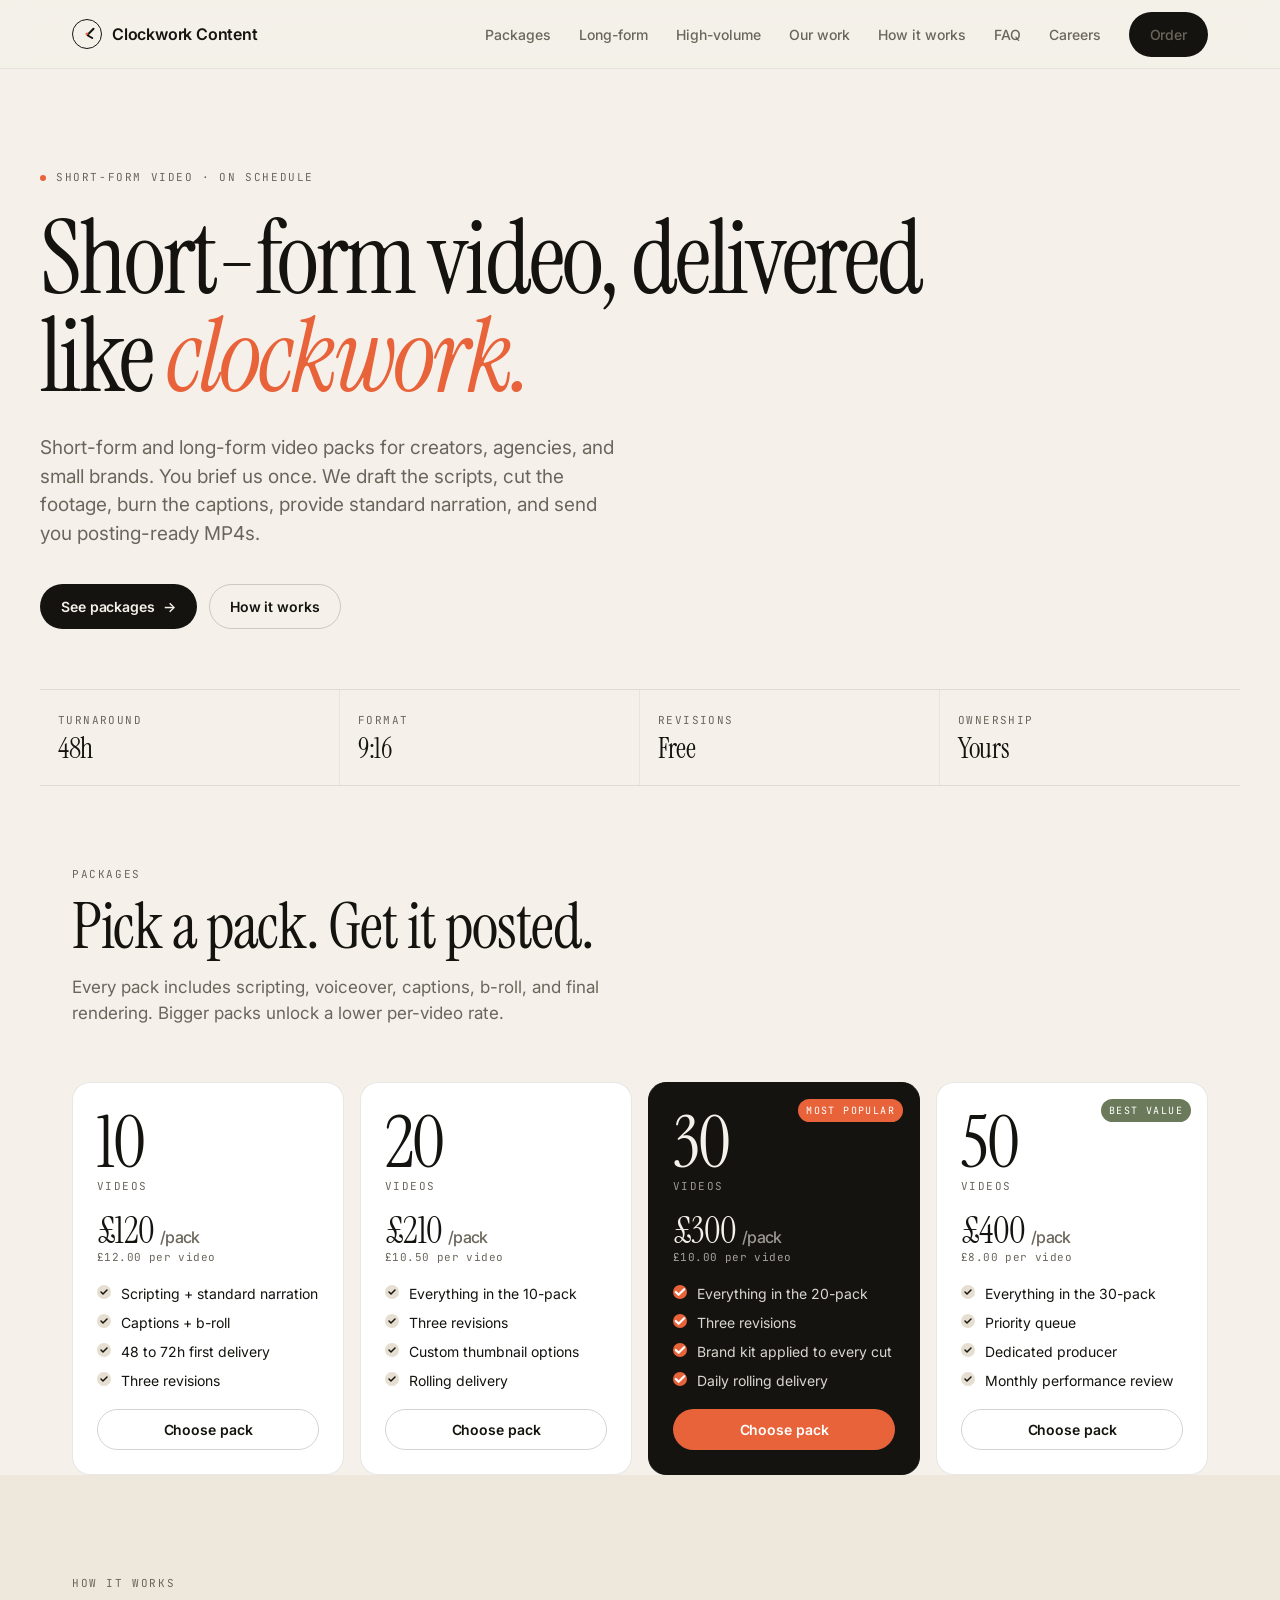
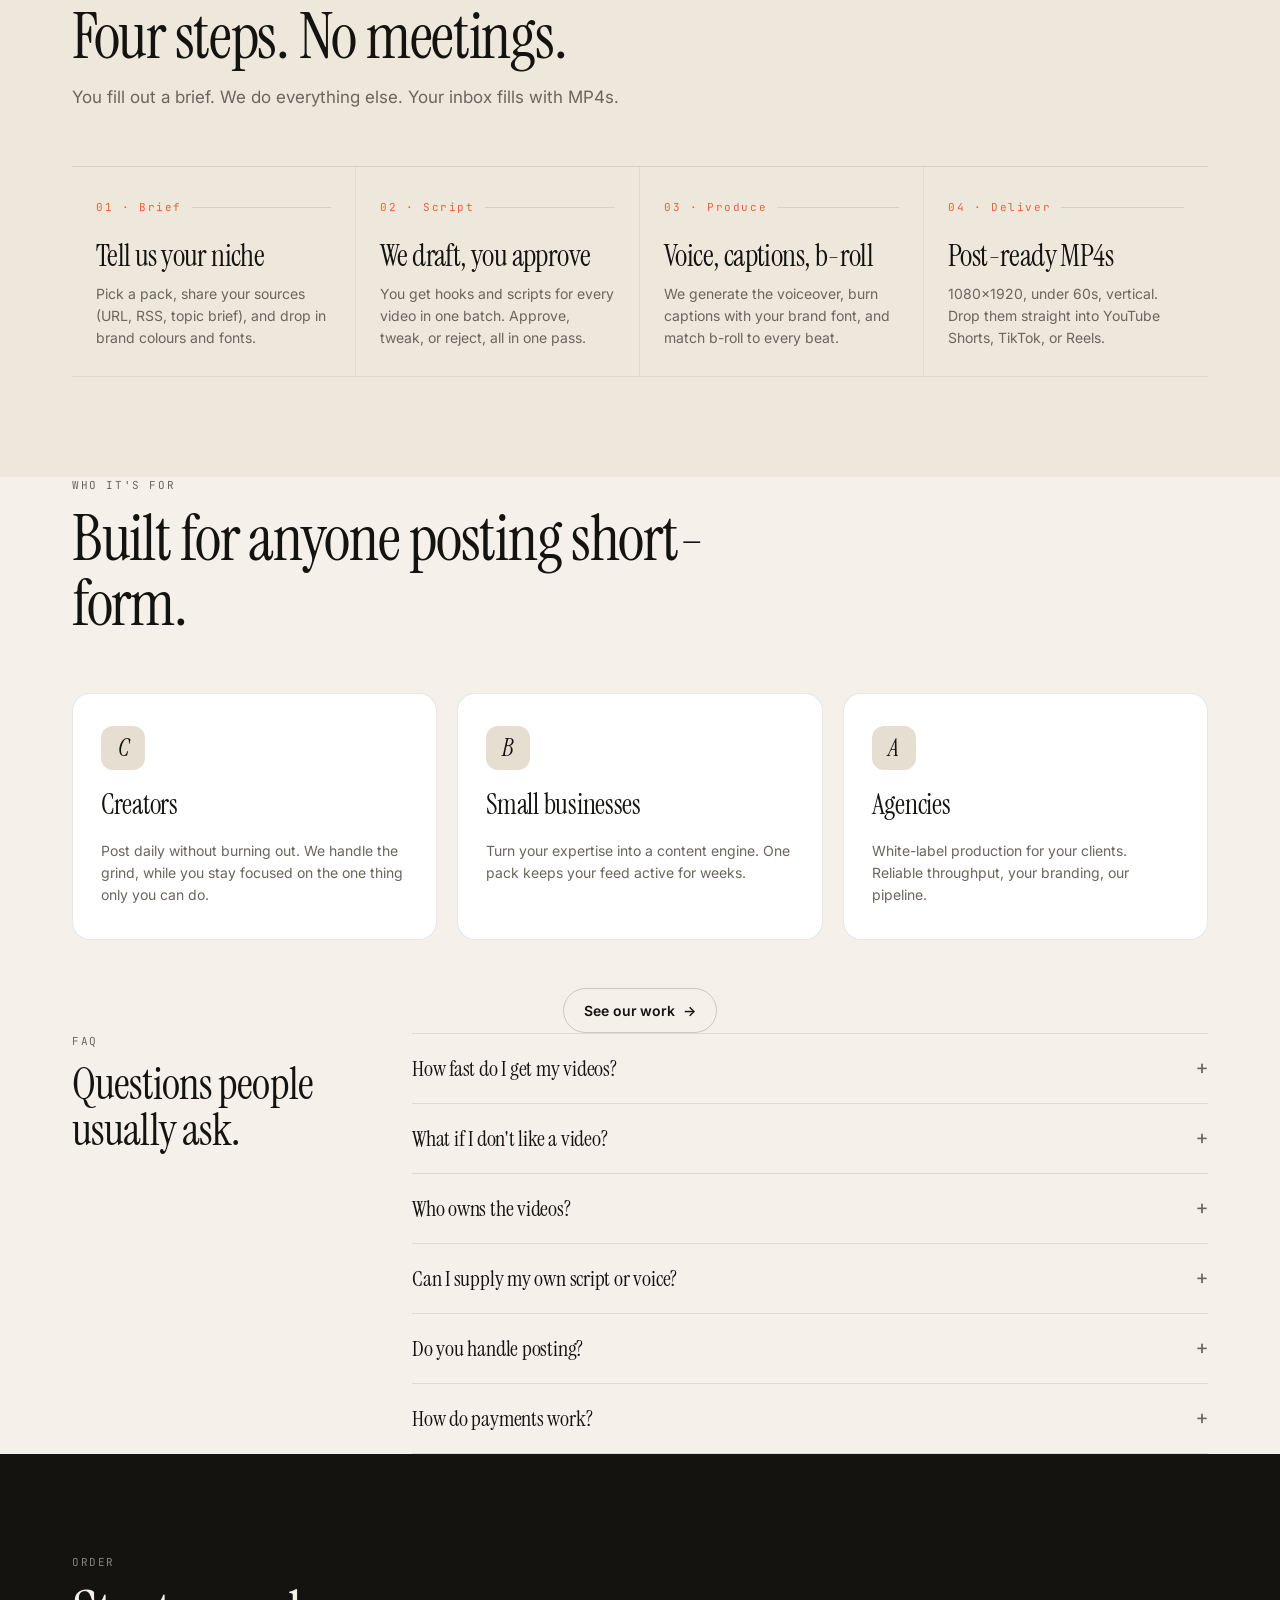
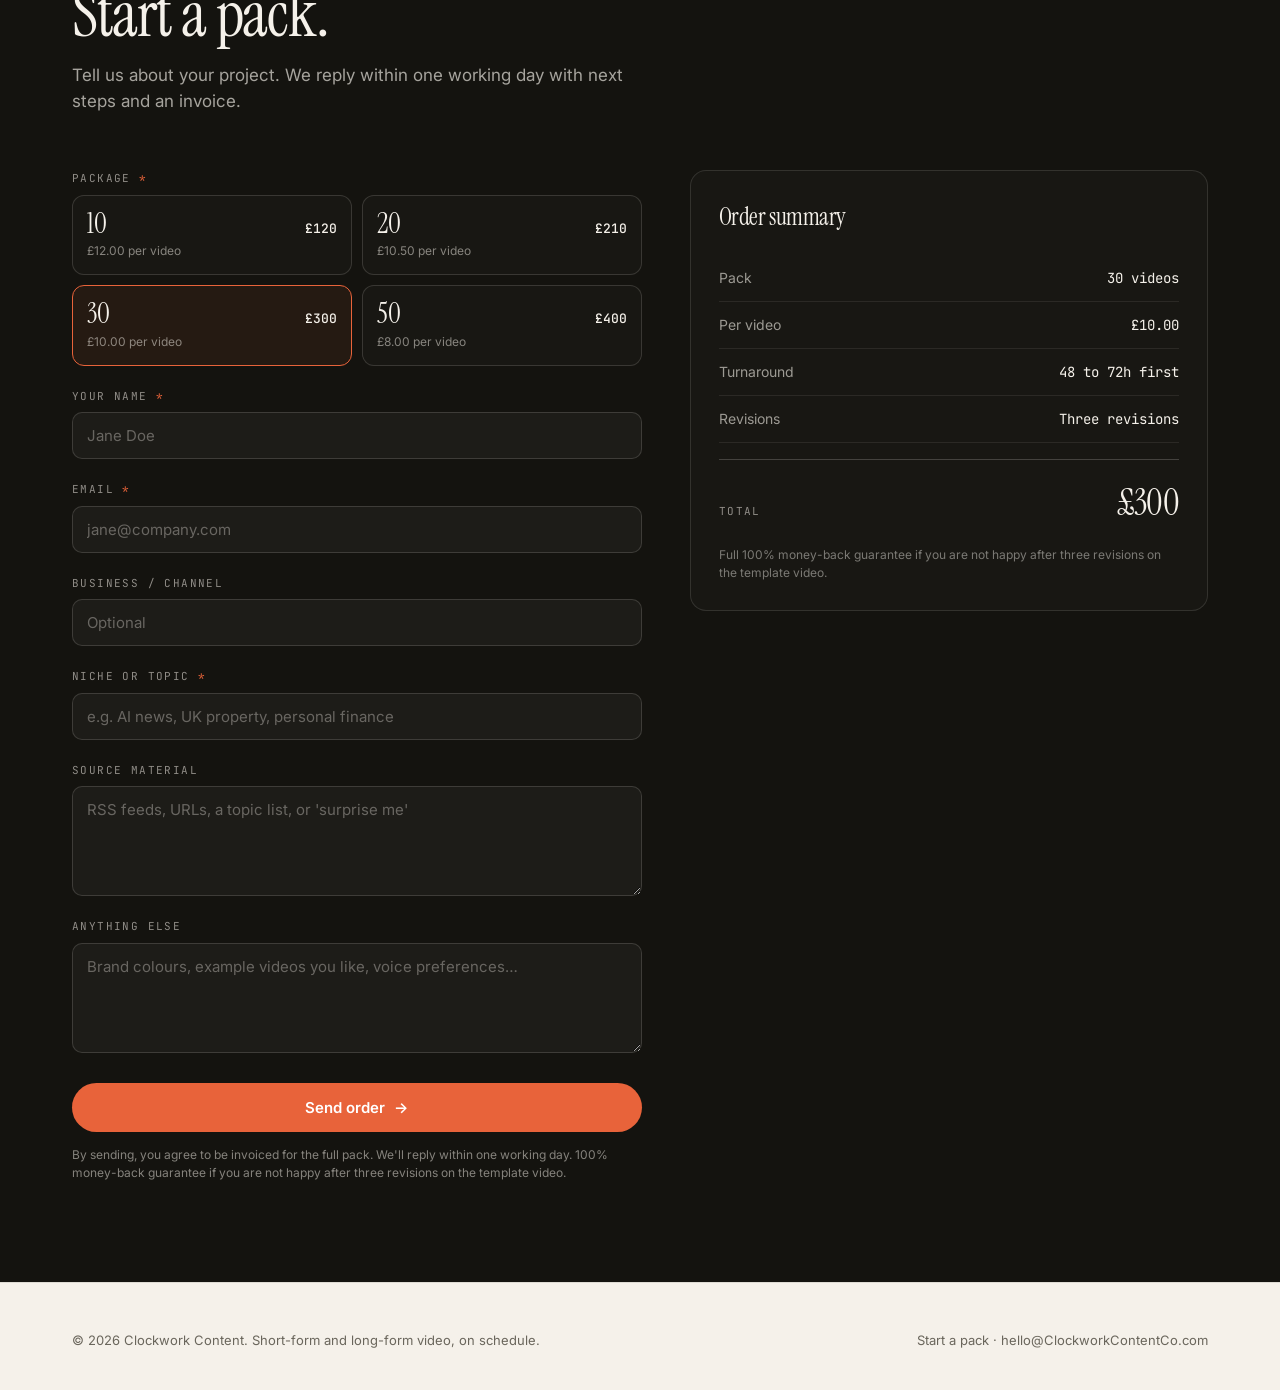
==== index.html @ 0322bea8 "Fix pound signs in JavaScript using unicode escapes" ====
<!doctype html>
<html lang="en">
<head>
<meta charset="utf-8"/>
<meta name="viewport" content="width=device-width, initial-scale=1"/>
<title>Clockwork Content &middot; Short-form and long-form video, delivered like clockwork.</title>
<meta name="description" content="Short-form and long-form video packs for creators, agencies, and small brands. You brief, we build, you post."/>
<link rel="preconnect" href="https://fonts.googleapis.com">
<link rel="preconnect" href="https://fonts.gstatic.com" crossorigin>
<link href="https://fonts.googleapis.com/css2?family=Inter:wght@400;500;600;700&family=Instrument+Serif:ital@0;1&family=JetBrains+Mono:wght@400;500;600&display=swap" rel="stylesheet">
<style>
  :root {
    --accent: #E8633A;
    --accent2: #6B7A5A;
    --ink: #14130F;
    --paper: #F5F1EA;
    --paper-soft: #EDE7DC;
    --paper-deep: #E6DFD1;
    --muted: #6A665C;
    --line: rgba(20,19,15,0.10);
    --line-soft: rgba(20,19,15,0.06);
    --line-strong: rgba(20,19,15,0.18);
    --shadow: 0 1px 2px rgba(20,19,15,0.04), 0 10px 30px rgba(20,19,15,0.05);
    --shadow-lift: 0 2px 4px rgba(20,19,15,0.06), 0 20px 50px rgba(20,19,15,0.08);
  }

  *, *::before, *::after { box-sizing: border-box; }
  html, body { margin: 0; padding: 0; }
  body {
    background: var(--paper);
    color: var(--ink);
    font-family: 'Inter', system-ui, sans-serif;
    font-size: 16px; line-height: 1.5;
    -webkit-font-smoothing: antialiased;
    text-rendering: optimizeLegibility;
  }

  /* -------- typography -------- */
  .serif { font-family: 'Instrument Serif', Georgia, serif; font-weight: 400; }
  .mono  { font-family: 'JetBrains Mono', monospace; }
  .eyebrow {
    font-family: 'JetBrains Mono', monospace;
    font-size: 11px; letter-spacing: 1.6px;
    text-transform: uppercase; color: var(--muted);
  }
  h1, h2, h3 { margin: 0; font-weight: 400; letter-spacing: -0.02em; }
  p { margin: 0; }
  a { color: inherit; text-decoration: none; }
  button { font-family: inherit; cursor: pointer; }

  /* -------- layout -------- */
  .shell { max-width: 1200px; margin: 0 auto; padding: 0 32px; }
  @media (max-width: 640px) { .shell { padding: 0 20px; } }

  /* -------- nav -------- */
  .nav {
    position: sticky; top: 0; z-index: 50;
    background: rgba(245, 241, 234, 0.82);
    backdrop-filter: blur(14px);
    -webkit-backdrop-filter: blur(14px);
    border-bottom: 1px solid var(--line-soft);
  }
  .nav-inner {
    display: flex; align-items: center; justify-content: space-between;
    height: 68px;
  }
  .brand { display: flex; align-items: center; gap: 10px; font-weight: 600; letter-spacing: -0.2px; }
  .brand-mark {
    width: 30px; height: 30px; border-radius: 999px;
    border: 1.5px solid var(--ink);
    position: relative; flex-shrink: 0;
  }
  .brand-mark::before, .brand-mark::after {
    content: ''; position: absolute; background: var(--ink);
    left: 50%; transform-origin: bottom center;
    border-radius: 2px;
  }
  .brand-mark::before { /* minute */
    width: 1.5px; height: 10px; top: 5px;
    transform: translateX(-50%) rotate(45deg);
    animation: tick-minute 60s linear infinite;
  }
  .brand-mark::after { /* hour */
    width: 2px; height: 7px; top: 8px;
    transform: translateX(-50%) rotate(120deg);
    animation: tick-hour 600s linear infinite;
  }
  .brand-mark-dot {
    position: absolute; left: 50%; top: 50%;
    width: 3px; height: 3px; border-radius: 999px;
    background: var(--accent);
    transform: translate(-50%, -50%);
  }
  @keyframes tick-minute { to { transform: translateX(-50%) rotate(405deg); } }
  @keyframes tick-hour   { to { transform: translateX(-50%) rotate(480deg); } }

  .nav-links { display: flex; align-items: center; gap: 28px; }
  .nav-links a {
    font-size: 14px; color: var(--muted); font-weight: 500;
    transition: color .15s ease;
  }
  .nav-links a:hover { color: var(--ink); }
  @media (max-width: 720px) {
    .nav-links a:not(.btn) { display: none; }
  }

  /* -------- buttons -------- */
  .btn {
    display: inline-flex; align-items: center; gap: 8px;
    padding: 11px 20px; border-radius: 999px;
    font-size: 14px; font-weight: 600; letter-spacing: -0.1px;
    border: 1px solid transparent;
    transition: transform .12s ease, background .15s ease, color .15s ease, border-color .15s ease;
  }
  .btn-primary { background: var(--ink); color: var(--paper); }
  .btn-primary:hover { transform: translateY(-1px); }
  .btn-ghost { background: transparent; color: var(--ink); border-color: var(--line-strong); }
  .btn-ghost:hover { background: var(--paper-soft); }
  .btn-accent { background: var(--accent); color: #fff; }
  .btn-accent:hover { transform: translateY(-1px); }
  .btn .arrow { transition: transform .15s ease; }
  .btn:hover .arrow { transform: translateX(3px); }

  /* -------- hero -------- */
  .hero { padding: 100px 0 80px; position: relative; }
  .hero-tag { margin-bottom: 24px; }
  .hero-tag::before {
    content: ''; display: inline-block; width: 6px; height: 6px;
    border-radius: 999px; background: var(--accent);
    margin-right: 10px; vertical-align: middle;
    animation: pulse 2s ease-in-out infinite;
  }
  @keyframes pulse { 0%, 100% { opacity: 1; } 50% { opacity: 0.35; } }

  .hero h1 {
    font-family: 'Instrument Serif', Georgia, serif;
    font-size: clamp(52px, 8vw, 104px);
    line-height: 0.96; letter-spacing: -0.03em;
    margin-bottom: 28px;
    max-width: 980px;
  }
  .hero h1 em {
    color: var(--accent);
    font-style: italic;
  }
  .hero-sub {
    font-size: 19px; line-height: 1.5; color: var(--muted);
    max-width: 580px; margin-bottom: 36px;
  }
  .hero-cta { display: flex; gap: 12px; flex-wrap: wrap; margin-bottom: 60px; }

  /* metric strip */
  .strip {
    display: grid; grid-template-columns: repeat(4, 1fr);
    gap: 0; border-top: 1px solid var(--line);
    border-bottom: 1px solid var(--line);
    margin-top: 40px;
  }
  .strip-item {
    padding: 22px 18px;
    border-right: 1px solid var(--line-soft);
  }
  .strip-item:last-child { border-right: none; }
  .strip-item .k { font-size: 11px; letter-spacing: 1.4px; text-transform: uppercase; color: var(--muted); font-family: 'JetBrains Mono', monospace; margin-bottom: 6px; }
  .strip-item .v { font-family: 'Instrument Serif', Georgia, serif; font-size: 28px; letter-spacing: -0.01em; line-height: 1; }
  @media (max-width: 720px) {
    .strip { grid-template-columns: repeat(2, 1fr); }
    .strip-item { border-bottom: 1px solid var(--line-soft); }
    .strip-item:nth-child(2n) { border-right: none; }
    .strip-item:nth-last-child(-n+2) { border-bottom: none; }
  }

  /* -------- sections -------- */
  section { padding: 100px 0; }
  .section-head { margin-bottom: 56px; max-width: 720px; }
  .section-head h2 {
    font-family: 'Instrument Serif', Georgia, serif;
    font-size: clamp(40px, 5vw, 64px);
    line-height: 1.02; letter-spacing: -0.02em;
    margin-top: 12px; margin-bottom: 16px;
  }
  .section-head p { color: var(--muted); font-size: 17px; max-width: 560px; }

  /* -------- packages -------- */
  .packages {
    display: grid; grid-template-columns: repeat(4, 1fr); gap: 16px;
  }
  @media (max-width: 980px) { .packages { grid-template-columns: repeat(2, 1fr); } }
  @media (max-width: 540px) { .packages { grid-template-columns: 1fr; } }

  .pack {
    background: #fff; border: 1px solid var(--line);
    border-radius: 18px; padding: 28px 24px 24px;
    display: flex; flex-direction: column; gap: 18px;
    position: relative;
    transition: transform .2s ease, box-shadow .2s ease, border-color .2s ease;
  }
  .pack:hover { transform: translateY(-3px); box-shadow: var(--shadow-lift); border-color: var(--line-strong); }
  .pack.featured {
    background: var(--ink); color: var(--paper);
    border-color: var(--ink);
  }
  .pack.featured .pack-per { color: rgba(245,241,234,0.65); }
  .pack.featured .pack-feat { color: rgba(245,241,234,0.88); }
  .pack.featured .pack-feat::before { background: var(--accent); }
  .pack.featured .btn-ghost { color: var(--paper); border-color: rgba(245,241,234,0.3); }
  .pack.featured .btn-ghost:hover { background: rgba(255,255,255,0.08); }

  .pack-badge {
    position: absolute; top: 16px; right: 16px;
    font-family: 'JetBrains Mono', monospace;
    font-size: 10px; letter-spacing: 1.4px; text-transform: uppercase;
    padding: 4px 8px; border-radius: 999px;
    background: var(--accent); color: #fff;
  }
  .pack-num {
    font-family: 'Instrument Serif', Georgia, serif;
    font-size: 72px; line-height: 0.9; letter-spacing: -0.03em;
  }
  .pack-num-label {
    font-family: 'JetBrains Mono', monospace;
    font-size: 11px; letter-spacing: 1.4px; text-transform: uppercase;
    color: var(--muted); margin-top: 2px;
  }
  .pack.featured .pack-num-label { color: rgba(245,241,234,0.6); }
  .pack-price {
    font-family: 'Instrument Serif', Georgia, serif;
    font-size: 36px; line-height: 1; letter-spacing: -0.02em;
    display: flex; align-items: baseline; gap: 6px;
  }
  .pack-price span { font-size: 16px; color: var(--muted); font-family: 'Inter', system-ui; font-weight: 500; }
  .pack.featured .pack-price span { color: rgba(245,241,234,0.6); }
  .pack-per {
    font-family: 'JetBrains Mono', monospace;
    font-size: 11px; color: var(--muted);
    letter-spacing: 0.4px;
  }
  .pack-feats {
    list-style: none; padding: 0; margin: 0;
    display: flex; flex-direction: column; gap: 8px;
    flex: 1;
  }
  .pack-feat {
    font-size: 14px; color: var(--ink); display: flex; gap: 10px; align-items: flex-start;
  }
  .pack-feat::before {
    content: ''; display: block; flex-shrink: 0;
    width: 14px; height: 14px; border-radius: 999px;
    background: var(--paper-deep);
    margin-top: 2px;
    background-image: url("data:image/svg+xml;utf8,<svg xmlns='http://www.w3.org/2000/svg' viewBox='0 0 10 10'><path d='M2 5l2 2 4-4' stroke='%2314130F' stroke-width='1.5' fill='none' stroke-linecap='round' stroke-linejoin='round'/></svg>");
    background-size: 10px; background-repeat: no-repeat; background-position: center;
  }
  .pack.featured .pack-feat::before { background-color: var(--accent); background-image: url("data:image/svg+xml;utf8,<svg xmlns='http://www.w3.org/2000/svg' viewBox='0 0 10 10'><path d='M2 5l2 2 4-4' stroke='white' stroke-width='1.6' fill='none' stroke-linecap='round' stroke-linejoin='round'/></svg>"); }
  .pack .btn { justify-content: center; width: 100%; }

  /* -------- how it works -------- */
  .how { background: var(--paper-soft); }
  .steps {
    display: grid; grid-template-columns: repeat(4, 1fr); gap: 0;
    border-top: 1px solid var(--line);
  }
  @media (max-width: 820px) { .steps { grid-template-columns: repeat(2, 1fr); } }
  @media (max-width: 480px) { .steps { grid-template-columns: 1fr; } }
  .step {
    padding: 32px 24px 28px;
    border-right: 1px solid var(--line-soft);
    border-bottom: 1px solid var(--line-soft);
    position: relative;
  }
  .step:last-child { border-right: none; }
  @media (max-width: 820px) {
    .step:nth-child(2n) { border-right: none; }
  }
  .step-num {
    font-family: 'JetBrains Mono', monospace;
    font-size: 11px; letter-spacing: 1.6px; color: var(--accent);
    margin-bottom: 24px;
    display: flex; align-items: center; gap: 10px;
  }
  .step-num::after {
    content: ''; height: 1px; flex: 1; background: var(--line);
  }
  .step h3 {
    font-family: 'Instrument Serif', Georgia, serif;
    font-size: 30px; line-height: 1.05; margin-bottom: 12px;
  }
  .step p { font-size: 14px; color: var(--muted); line-height: 1.55; }

  /* -------- who it's for -------- */
  .audiences {
    display: grid; grid-template-columns: repeat(3, 1fr); gap: 20px;
  }
  @media (max-width: 820px) { .audiences { grid-template-columns: 1fr; } }
  .audience {
    padding: 32px 28px; border: 1px solid var(--line); border-radius: 18px;
    background: #fff;
    display: flex; flex-direction: column; gap: 14px;
  }
  .audience-icon {
    width: 44px; height: 44px; border-radius: 12px;
    background: var(--paper-deep);
    display: grid; place-items: center;
    font-family: 'Instrument Serif', Georgia, serif;
    font-size: 24px; color: var(--ink);
    font-style: italic;
  }
  .audience h3 {
    font-family: 'Instrument Serif', Georgia, serif;
    font-size: 28px; letter-spacing: -0.01em;
  }
  .audience p { font-size: 14px; color: var(--muted); line-height: 1.6; }

  /* -------- FAQ -------- */
  .faq-grid { display: grid; grid-template-columns: 280px 1fr; gap: 60px; }
  @media (max-width: 820px) { .faq-grid { grid-template-columns: 1fr; gap: 40px; } }
  .faq-list { border-top: 1px solid var(--line); }
  .faq-item {
    border-bottom: 1px solid var(--line);
    padding: 20px 0;
  }
  .faq-q {
    width: 100%; background: none; border: none; padding: 0;
    display: flex; justify-content: space-between; align-items: center; gap: 20px;
    font-family: 'Instrument Serif', Georgia, serif;
    font-size: 22px; letter-spacing: -0.01em; color: var(--ink);
    text-align: left;
  }
  .faq-q::after {
    content: '+'; font-family: 'JetBrains Mono', monospace;
    font-size: 20px; color: var(--muted);
    transition: transform .2s ease;
    flex-shrink: 0;
  }
  .faq-item.open .faq-q::after { transform: rotate(45deg); }
  .faq-a {
    max-height: 0; overflow: hidden;
    transition: max-height .25s ease, padding .25s ease;
    color: var(--muted); font-size: 15px; line-height: 1.6;
  }
  .faq-item.open .faq-a { max-height: 300px; padding-top: 12px; }

  /* -------- order form -------- */
  .order { background: var(--ink); color: var(--paper); }
  .order .section-head h2 { color: var(--paper); }
  .order .section-head p { color: rgba(245,241,234,0.65); }
  .order .eyebrow { color: rgba(245,241,234,0.5); }

  .order-form {
    display: grid; grid-template-columns: 1.1fr 1fr; gap: 48px;
    align-items: start;
  }
  @media (max-width: 820px) { .order-form { grid-template-columns: 1fr; gap: 32px; } }

  .form-block { display: flex; flex-direction: column; gap: 22px; }

  .field {
    display: flex; flex-direction: column; gap: 8px;
  }
  .field-label {
    font-family: 'JetBrains Mono', monospace;
    font-size: 11px; letter-spacing: 1.4px; text-transform: uppercase;
    color: rgba(245,241,234,0.55);
  }
  .field-label .req { color: var(--accent); }
  .input, .textarea {
    background: rgba(255,255,255,0.04);
    border: 1px solid rgba(245,241,234,0.15);
    border-radius: 10px;
    padding: 13px 14px;
    color: var(--paper);
    font-family: 'Inter', system-ui;
    font-size: 15px;
    transition: border-color .15s ease, background .15s ease;
    outline: none;
  }
  .input:focus, .textarea:focus {
    border-color: var(--accent);
    background: rgba(255,255,255,0.06);
  }
  .input::placeholder, .textarea::placeholder { color: rgba(245,241,234,0.35); }
  .textarea { resize: vertical; min-height: 110px; font-family: 'Inter', system-ui; }

  /* package radio cards */
  .pack-picker {
    display: grid; grid-template-columns: repeat(2, 1fr); gap: 10px;
  }
  .pack-pick {
    position: relative;
    border: 1px solid rgba(245,241,234,0.15);
    border-radius: 12px;
    padding: 14px 14px;
    cursor: pointer;
    transition: border-color .15s ease, background .15s ease;
    background: rgba(255,255,255,0.02);
  }
  .pack-pick:hover { border-color: rgba(245,241,234,0.3); }
  .pack-pick input { position: absolute; opacity: 0; pointer-events: none; }
  .pack-pick input:checked + .pack-pick-body {
    /* handled on parent */
  }
  .pack-pick:has(input:checked) {
    border-color: var(--accent);
    background: rgba(232,99,58,0.08);
  }
  .pack-pick-top {
    display: flex; justify-content: space-between; align-items: baseline;
    margin-bottom: 4px;
  }
  .pack-pick-n {
    font-family: 'Instrument Serif', Georgia, serif;
    font-size: 28px; line-height: 1; letter-spacing: -0.01em;
  }
  .pack-pick-price {
    font-family: 'JetBrains Mono', monospace;
    font-size: 13px; color: var(--paper); font-weight: 500;
  }
  .pack-pick-sub {
    font-size: 12px; color: rgba(245,241,234,0.5);
  }

  .submit-row { display: flex; flex-direction: column; gap: 14px; margin-top: 8px; }
  .submit-btn {
    background: var(--accent); color: #fff;
    border: none; border-radius: 999px;
    padding: 15px 24px; font-size: 15px; font-weight: 600;
    letter-spacing: -0.1px;
    display: inline-flex; align-items: center; justify-content: center; gap: 10px;
    cursor: pointer;
    transition: transform .12s ease, background .15s ease;
  }
  .submit-btn:hover { transform: translateY(-1px); background: #f17043; }
  .submit-btn:disabled { opacity: 0.6; cursor: wait; transform: none; }
  .legal { font-size: 12px; color: rgba(245,241,234,0.5); line-height: 1.5; }

  /* order summary */
  .summary {
    border: 1px solid rgba(245,241,234,0.12);
    border-radius: 16px;
    padding: 28px;
    background: rgba(255,255,255,0.02);
    position: sticky; top: 88px;
  }
  .summary h3 {
    font-family: 'Instrument Serif', Georgia, serif;
    font-size: 24px; margin-bottom: 20px;
  }
  .summary-line {
    display: flex; justify-content: space-between; align-items: baseline;
    padding: 12px 0;
    border-bottom: 1px solid rgba(245,241,234,0.08);
    font-size: 14px;
  }
  .summary-line:last-of-type { border-bottom: none; }
  .summary-line .k { color: rgba(245,241,234,0.6); }
  .summary-line .v { font-family: 'JetBrains Mono', monospace; }
  .summary-total {
    display: flex; justify-content: space-between; align-items: baseline;
    margin-top: 16px; padding-top: 16px;
    border-top: 1px solid rgba(245,241,234,0.2);
  }
  .summary-total .k {
    font-family: 'JetBrains Mono', monospace;
    font-size: 11px; letter-spacing: 1.4px; text-transform: uppercase;
    color: rgba(245,241,234,0.55);
  }
  .summary-total .v {
    font-family: 'Instrument Serif', Georgia, serif;
    font-size: 36px; letter-spacing: -0.02em;
  }
  .summary-note { font-size: 12px; color: rgba(245,241,234,0.45); margin-top: 16px; line-height: 1.5; }

  /* success overlay */
  .thanks {
    display: none;
    padding: 48px 32px; border-radius: 18px;
    background: rgba(255,255,255,0.04);
    border: 1px solid rgba(245,241,234,0.15);
    text-align: center;
  }
  .thanks.show { display: block; }
  .thanks-mark {
    width: 56px; height: 56px; border-radius: 999px;
    background: var(--accent);
    display: grid; place-items: center;
    margin: 0 auto 22px;
    color: #fff;
  }
  .thanks h3 {
    font-family: 'Instrument Serif', Georgia, serif;
    font-size: 36px; letter-spacing: -0.02em;
    margin-bottom: 12px;
  }
  .thanks p { color: rgba(245,241,234,0.65); max-width: 420px; margin: 0 auto; font-size: 15px; }

  /* -------- footer -------- */
  footer {
    padding: 48px 0 40px; border-top: 1px solid var(--line);
    font-size: 13px; color: var(--muted);
  }
  .foot {
    display: flex; justify-content: space-between; align-items: center; gap: 20px; flex-wrap: wrap;
  }

  /* reveal animation */
  .reveal { opacity: 0; transform: translateY(16px); transition: opacity .7s ease, transform .7s ease; }
  .reveal.on { opacity: 1; transform: none; }

  @media (prefers-reduced-motion: reduce) {
    * { animation: none !important; transition: none !important; }
    .reveal { opacity: 1; transform: none; }
  }
</style>
</head>
<body>

<!-- NAV -->
<header class="nav">
  <div class="shell nav-inner">
    <a href="#" class="brand">
      <span class="brand-mark"><span class="brand-mark-dot"></span></span>
      Clockwork Content
    </a>
    <nav class="nav-links">
      <a href="#packages">Packages</a>
      <a href="long-form.html">Long-form</a>
      <a href="high-volume.html">High-volume</a>
      <a href="work.html">Our work</a>
      <a href="#how">How it works</a>
      <a href="#faq">FAQ</a>
      <a href="careers.html">Careers</a>
      <a href="#order" class="btn btn-primary">Order</a>
    </nav>
  </div>
</header>

<!-- HERO -->
<section class="hero shell">
  <div class="eyebrow hero-tag reveal">Short-form video &middot; On schedule</div>
  <h1 class="reveal">Short-form video, delivered like <em>clockwork.</em></h1>
  <p class="hero-sub reveal">Short-form and long-form video packs for creators, agencies, and small brands. You brief us once. We draft the scripts, cut the footage, burn the captions, provide standard narration, and send you posting-ready MP4s.</p>
  <div class="hero-cta reveal">
    <a href="#packages" class="btn btn-primary">See packages <span class="arrow">&rarr;</span></a>
    <a href="#how" class="btn btn-ghost">How it works</a>
  </div>

  <div class="strip reveal">
    <div class="strip-item"><div class="k">Turnaround</div><div class="v">48h</div></div>
    <div class="strip-item"><div class="k">Format</div><div class="v">9:16</div></div>
    <div class="strip-item"><div class="k">Revisions</div><div class="v">Free</div></div>
    <div class="strip-item"><div class="k">Ownership</div><div class="v">Yours</div></div>
  </div>
</section>

<!-- PACKAGES -->
<section id="packages" class="shell">
  <div class="section-head reveal">
    <div class="eyebrow">Packages</div>
    <h2>Pick a pack. Get it posted.</h2>
    <p>Every pack includes scripting, voiceover, captions, b-roll, and final rendering. Bigger packs unlock a lower per-video rate.</p>
  </div>

  <div class="packages">
    <!-- 10 -->
    <div class="pack reveal">
      <div>
        <div class="pack-num">10</div>
        <div class="pack-num-label">videos</div>
      </div>
      <div>
        <div class="pack-price">&pound;120<span>/pack</span></div>
        <div class="pack-per">&pound;12.00 per video</div>
      </div>
      <ul class="pack-feats">
        <li class="pack-feat">Scripting + standard narration</li>
        <li class="pack-feat">Captions + b-roll</li>
        <li class="pack-feat">48 to 72h first delivery</li>
        <li class="pack-feat">Three revisions</li>
      </ul>
      <button class="btn btn-ghost" data-pack="10">Choose pack</button>
    </div>

    <!-- 20 -->
    <div class="pack reveal">
      <div>
        <div class="pack-num">20</div>
        <div class="pack-num-label">videos</div>
      </div>
      <div>
        <div class="pack-price">&pound;210<span>/pack</span></div>
        <div class="pack-per">&pound;10.50 per video</div>
      </div>
      <ul class="pack-feats">
        <li class="pack-feat">Everything in the 10-pack</li>
        <li class="pack-feat">Three revisions</li>
        <li class="pack-feat">Custom thumbnail options</li>
        <li class="pack-feat">Rolling delivery</li>
      </ul>
      <button class="btn btn-ghost" data-pack="20">Choose pack</button>
    </div>

    <!-- 30 -->
    <div class="pack featured reveal">
      <div class="pack-badge">Most popular</div>
      <div>
        <div class="pack-num">30</div>
        <div class="pack-num-label">videos</div>
      </div>
      <div>
        <div class="pack-price">&pound;300<span>/pack</span></div>
        <div class="pack-per">&pound;10.00 per video</div>
      </div>
      <ul class="pack-feats">
        <li class="pack-feat">Everything in the 20-pack</li>
        <li class="pack-feat">Three revisions</li>
        <li class="pack-feat">Brand kit applied to every cut</li>
        <li class="pack-feat">Daily rolling delivery</li>
      </ul>
      <button class="btn btn-accent" data-pack="30">Choose pack</button>
    </div>

    <!-- 50 -->
    <div class="pack reveal">
      <div class="pack-badge" style="background:var(--accent2)">Best value</div>
      <div>
        <div class="pack-num">50</div>
        <div class="pack-num-label">videos</div>
      </div>
      <div>
        <div class="pack-price">&pound;400<span>/pack</span></div>
        <div class="pack-per">&pound;8.00 per video</div>
      </div>
      <ul class="pack-feats">
        <li class="pack-feat">Everything in the 30-pack</li>
        <li class="pack-feat">Priority queue</li>
        <li class="pack-feat">Dedicated producer</li>
        <li class="pack-feat">Monthly performance review</li>
      </ul>
      <button class="btn btn-ghost" data-pack="50">Choose pack</button>
    </div>
  </div>
</section>

<!-- HOW IT WORKS -->
<section id="how" class="how">
  <div class="shell">
    <div class="section-head reveal">
      <div class="eyebrow">How it works</div>
      <h2>Four steps. No meetings.</h2>
      <p>You fill out a brief. We do everything else. Your inbox fills with MP4s.</p>
    </div>
  </div>
  <div class="shell">
    <div class="steps">
      <div class="step reveal">
        <div class="step-num">01 &middot; Brief</div>
        <h3>Tell us your niche</h3>
        <p>Pick a pack, share your sources (URL, RSS, topic brief), and drop in brand colours and fonts.</p>
      </div>
      <div class="step reveal">
        <div class="step-num">02 &middot; Script</div>
        <h3>We draft, you approve</h3>
        <p>You get hooks and scripts for every video in one batch. Approve, tweak, or reject, all in one pass.</p>
      </div>
      <div class="step reveal">
        <div class="step-num">03 &middot; Produce</div>
        <h3>Voice, captions, b-roll</h3>
        <p>We generate the voiceover, burn captions with your brand font, and match b-roll to every beat.</p>
      </div>
      <div class="step reveal">
        <div class="step-num">04 &middot; Deliver</div>
        <h3>Post-ready MP4s</h3>
        <p>1080&times;1920, under 60s, vertical. Drop them straight into YouTube Shorts, TikTok, or Reels.</p>
      </div>
    </div>
  </div>
</section>

<!-- WHO IT'S FOR -->
<section class="shell">
  <div class="section-head reveal">
    <div class="eyebrow">Who it's for</div>
    <h2>Built for anyone posting short-form.</h2>
  </div>
  <div class="audiences">
    <div class="audience reveal">
      <div class="audience-icon">C</div>
      <h3>Creators</h3>
      <p>Post daily without burning out. We handle the grind, while you stay focused on the one thing only you can do.</p>
    </div>
    <div class="audience reveal">
      <div class="audience-icon">B</div>
      <h3>Small businesses</h3>
      <p>Turn your expertise into a content engine. One pack keeps your feed active for weeks.</p>
    </div>
    <div class="audience reveal">
      <div class="audience-icon">A</div>
      <h3>Agencies</h3>
      <p>White-label production for your clients. Reliable throughput, your branding, our pipeline.</p>
    </div>
  </div>

  <div style="margin-top: 48px; text-align: center;" class="reveal">
    <a href="work.html" class="btn btn-ghost">See our work <span class="arrow">&rarr;</span></a>
  </div>
</section>

<!-- FAQ -->
<section id="faq" class="shell">
  <div class="faq-grid">
    <div class="reveal">
      <div class="eyebrow">FAQ</div>
      <h2 class="serif" style="font-size: 44px; line-height: 1.05; letter-spacing: -0.02em; margin-top: 12px;">Questions people<br>usually ask.</h2>
    </div>
    <div class="faq-list reveal">
      <div class="faq-item">
        <button class="faq-q">How fast do I get my videos?</button>
        <div class="faq-a">The first videos arrive within 48 to 72 hours of an approved brief or template video. Larger packs are delivered on a rolling schedule, typically 3 to 5 videos per day.</div>
      </div>
      <div class="faq-item">
        <button class="faq-q">What if I don't like a video?</button>
        <div class="faq-a">Every pack includes three revisions on the template video. We don't move on until you're happy with the template.</div>
      </div>
      <div class="faq-item">
        <button class="faq-q">Who owns the videos?</button>
        <div class="faq-a">You do. Full commercial rights, no watermarks, no credit required. Post them anywhere.</div>
      </div>
      <div class="faq-item">
        <button class="faq-q">Can I supply my own script or voice?</button>
        <div class="faq-a">Yes. You can provide a full script, a rough outline, or just a topic. Standard narration is included in every pack. Voice cloning is available as a paid extra, so the narration can sound like you.</div>
      </div>
      <div class="faq-item">
        <button class="faq-q">Do you handle posting?</button>
        <div class="faq-a">By default we deliver the MP4s to you. Auto-publishing and scheduling to YouTube, TikTok, or Instagram is available as a paid extra.</div>
      </div>
      <div class="faq-item">
        <button class="faq-q">How do payments work?</button>
        <div class="faq-a">You pay for a pack, we start production, you get up to three revisions on the template video, and if you are not happy, you get 100% of your money back. Bank transfer, card payments, PayPal, and Bitcoin accepted.</div>
      </div>
    </div>
  </div>
</section>

<!-- ORDER -->
<section id="order" class="order">
  <div class="shell">
    <div class="section-head reveal">
      <div class="eyebrow">Order</div>
      <h2>Start a pack.</h2>
      <p>Tell us about your project. We reply within one working day with next steps and an invoice.</p>
    </div>

    <div class="order-form">
      <form class="form-block" id="order-form" novalidate>
        <div class="field">
          <label class="field-label">Package <span class="req">*</span></label>
          <div class="pack-picker">
            <label class="pack-pick">
              <input type="radio" name="pack" value="10" data-price="120"/>
              <div class="pack-pick-top"><span class="pack-pick-n">10</span><span class="pack-pick-price">&pound;120</span></div>
              <div class="pack-pick-sub">&pound;12.00 per video</div>
            </label>
            <label class="pack-pick">
              <input type="radio" name="pack" value="20" data-price="210"/>
              <div class="pack-pick-top"><span class="pack-pick-n">20</span><span class="pack-pick-price">&pound;210</span></div>
              <div class="pack-pick-sub">&pound;10.50 per video</div>
            </label>
            <label class="pack-pick">
              <input type="radio" name="pack" value="30" data-price="300" checked/>
              <div class="pack-pick-top"><span class="pack-pick-n">30</span><span class="pack-pick-price">&pound;300</span></div>
              <div class="pack-pick-sub">&pound;10.00 per video</div>
            </label>
            <label class="pack-pick">
              <input type="radio" name="pack" value="50" data-price="400"/>
              <div class="pack-pick-top"><span class="pack-pick-n">50</span><span class="pack-pick-price">&pound;400</span></div>
              <div class="pack-pick-sub">&pound;8.00 per video</div>
            </label>
          </div>
        </div>

        <div class="field">
          <label class="field-label" for="name">Your name <span class="req">*</span></label>
          <input class="input" id="name" name="name" type="text" placeholder="Jane Doe" required/>
        </div>

        <div class="field">
          <label class="field-label" for="email">Email <span class="req">*</span></label>
          <input class="input" id="email" name="email" type="email" placeholder="jane@company.com" required/>
        </div>

        <div class="field">
          <label class="field-label" for="business">Business / channel</label>
          <input class="input" id="business" name="business" type="text" placeholder="Optional"/>
        </div>

        <div class="field">
          <label class="field-label" for="niche">Niche or topic <span class="req">*</span></label>
          <input class="input" id="niche" name="niche" type="text" placeholder="e.g. AI news, UK property, personal finance" required/>
        </div>

        <div class="field">
          <label class="field-label" for="sources">Source material</label>
          <textarea class="textarea" id="sources" name="sources" placeholder="RSS feeds, URLs, a topic list, or 'surprise me'"></textarea>
        </div>

        <div class="field">
          <label class="field-label" for="notes">Anything else</label>
          <textarea class="textarea" id="notes" name="notes" placeholder="Brand colours, example videos you like, voice preferences&hellip;"></textarea>
        </div>

        <div class="submit-row">
          <button type="submit" class="submit-btn" id="submit-btn">Send order <span class="arrow">&rarr;</span></button>
          <div class="legal">By sending, you agree to be invoiced for the full pack. We'll reply within one working day. 100% money-back guarantee if you are not happy after three revisions on the template video.</div>
        </div>
      </form>

      <aside>
        <div class="summary" id="summary">
          <h3>Order summary</h3>
          <div class="summary-line"><span class="k">Pack</span><span class="v" id="s-pack">30 videos</span></div>
          <div class="summary-line"><span class="k">Per video</span><span class="v" id="s-per">&pound;10.00</span></div>
          <div class="summary-line"><span class="k">Turnaround</span><span class="v">48 to 72h first</span></div>
          <div class="summary-line"><span class="k">Revisions</span><span class="v" id="s-rev">Three revisions</span></div>
          <div class="summary-total">
            <span class="k">Total</span>
            <span class="v" id="s-total">&pound;300</span>
          </div>
          <div class="summary-note">Full 100% money-back guarantee if you are not happy after three revisions on the template video.</div>
        </div>

        <div class="thanks" id="thanks">
          <div class="thanks-mark">
            <svg width="22" height="22" viewBox="0 0 22 22" fill="none"><path d="M5 11.5l4 4 8-9" stroke="currentColor" stroke-width="2" stroke-linecap="round" stroke-linejoin="round"/></svg>
          </div>
          <h3>Order received.</h3>
          <p id="thanks-msg">We'll reply within one working day with your invoice and a short brief form. Check your inbox, and your spam folder just in case.</p>
        </div>
      </aside>
    </div>
  </div>
</section>

<!-- FOOTER -->
<footer>
  <div class="shell foot">
    <div>&copy; 2026 Clockwork Content. Short-form and long-form video, on schedule.</div>
    <div><a href="#order">Start a pack</a> &middot; <a href="mailto:hello@ClockworkContentCo.com">hello@ClockworkContentCo.com</a></div>
  </div>
</footer>

<script>
  // -------- reveal on scroll --------
  const reveals = document.querySelectorAll('.reveal');
  const io = new IntersectionObserver((entries) => {
    entries.forEach(e => { if (e.isIntersecting) { e.target.classList.add('on'); io.unobserve(e.target); } });
  }, { threshold: 0.08, rootMargin: '0px 0px -40px 0px' });
  reveals.forEach(el => io.observe(el));

  // -------- FAQ accordion --------
  document.querySelectorAll('.faq-q').forEach(q => {
    q.addEventListener('click', () => q.parentElement.classList.toggle('open'));
  });

  // -------- package picker -> order form --------
  const packMeta = {
    '10': { price: 120, per: '\u00A312.00', rev: 'Three revisions' },
    '20': { price: 210, per: '\u00A310.50', rev: 'Three revisions' },
    '30': { price: 300, per: '\u00A310.00', rev: 'Three revisions' },
    '50': { price: 400, per: '\u00A38.00',  rev: 'Three revisions' },
  };

  document.querySelectorAll('[data-pack]').forEach(btn => {
    btn.addEventListener('click', () => {
      const pack = btn.dataset.pack;
      const radio = document.querySelector(`input[name="pack"][value="${pack}"]`);
      if (radio) {
        radio.checked = true;
        updateSummary();
      }
      document.getElementById('order').scrollIntoView({ behavior: 'smooth' });
    });
  });

  function updateSummary() {
    const checked = document.querySelector('input[name="pack"]:checked');
    if (!checked) return;
    const pack = checked.value;
    const meta = packMeta[pack];
    document.getElementById('s-pack').textContent = `${pack} videos`;
    document.getElementById('s-per').textContent = meta.per;
    document.getElementById('s-rev').textContent = meta.rev;
    document.getElementById('s-total').textContent = `\u00A3${meta.price}`;
  }
  document.querySelectorAll('input[name="pack"]').forEach(r => r.addEventListener('change', updateSummary));
  updateSummary();

  // -------- form submission --------
  // TODO: replace this URL with your n8n webhook to receive orders.
  const WEBHOOK_URL = 'https://formsubmit.co/ajax/dominiccjohnson@gmail.com';

  const form = document.getElementById('order-form');
  const submitBtn = document.getElementById('submit-btn');
  const summary = document.getElementById('summary');
  const thanks = document.getElementById('thanks');

  form.addEventListener('submit', async (e) => {
    e.preventDefault();

    // basic validation
    const required = ['name', 'email', 'niche'];
    for (const r of required) {
      const el = form.elements[r];
      if (!el.value.trim()) { el.focus(); el.style.borderColor = 'var(--accent)'; return; }
    }

    const data = {
      pack: form.elements.pack.value,
      price: packMeta[form.elements.pack.value].price,
      name: form.elements.name.value.trim(),
      email: form.elements.email.value.trim(),
      business: form.elements.business.value.trim(),
      niche: form.elements.niche.value.trim(),
      sources: form.elements.sources.value.trim(),
      notes: form.elements.notes.value.trim(),
      submittedAt: new Date().toISOString(),
        _subject: 'New Clockwork Content Order - ' + form.elements.pack.value + ' videos',
        _template: 'table',
    };

    submitBtn.disabled = true;
    submitBtn.textContent = 'Sending&hellip;';

    try {
      if (WEBHOOK_URL) {
        await fetch(WEBHOOK_URL, {
          method: 'POST',
          headers: { 'Content-Type': 'application/json' },
          body: JSON.stringify(data),
        });
      }
      form.style.display = 'none';
      summary.style.display = 'none';
      thanks.classList.add('show');
      thanks.scrollIntoView({ behavior: 'smooth', block: 'center' });
    } catch (err) {
      submitBtn.disabled = false;
      submitBtn.textContent = 'Send order &rarr;';
      alert('Something went wrong. Please email hello@ClockworkContentCo.com');
    }
  });
</script>

</body>
</html>
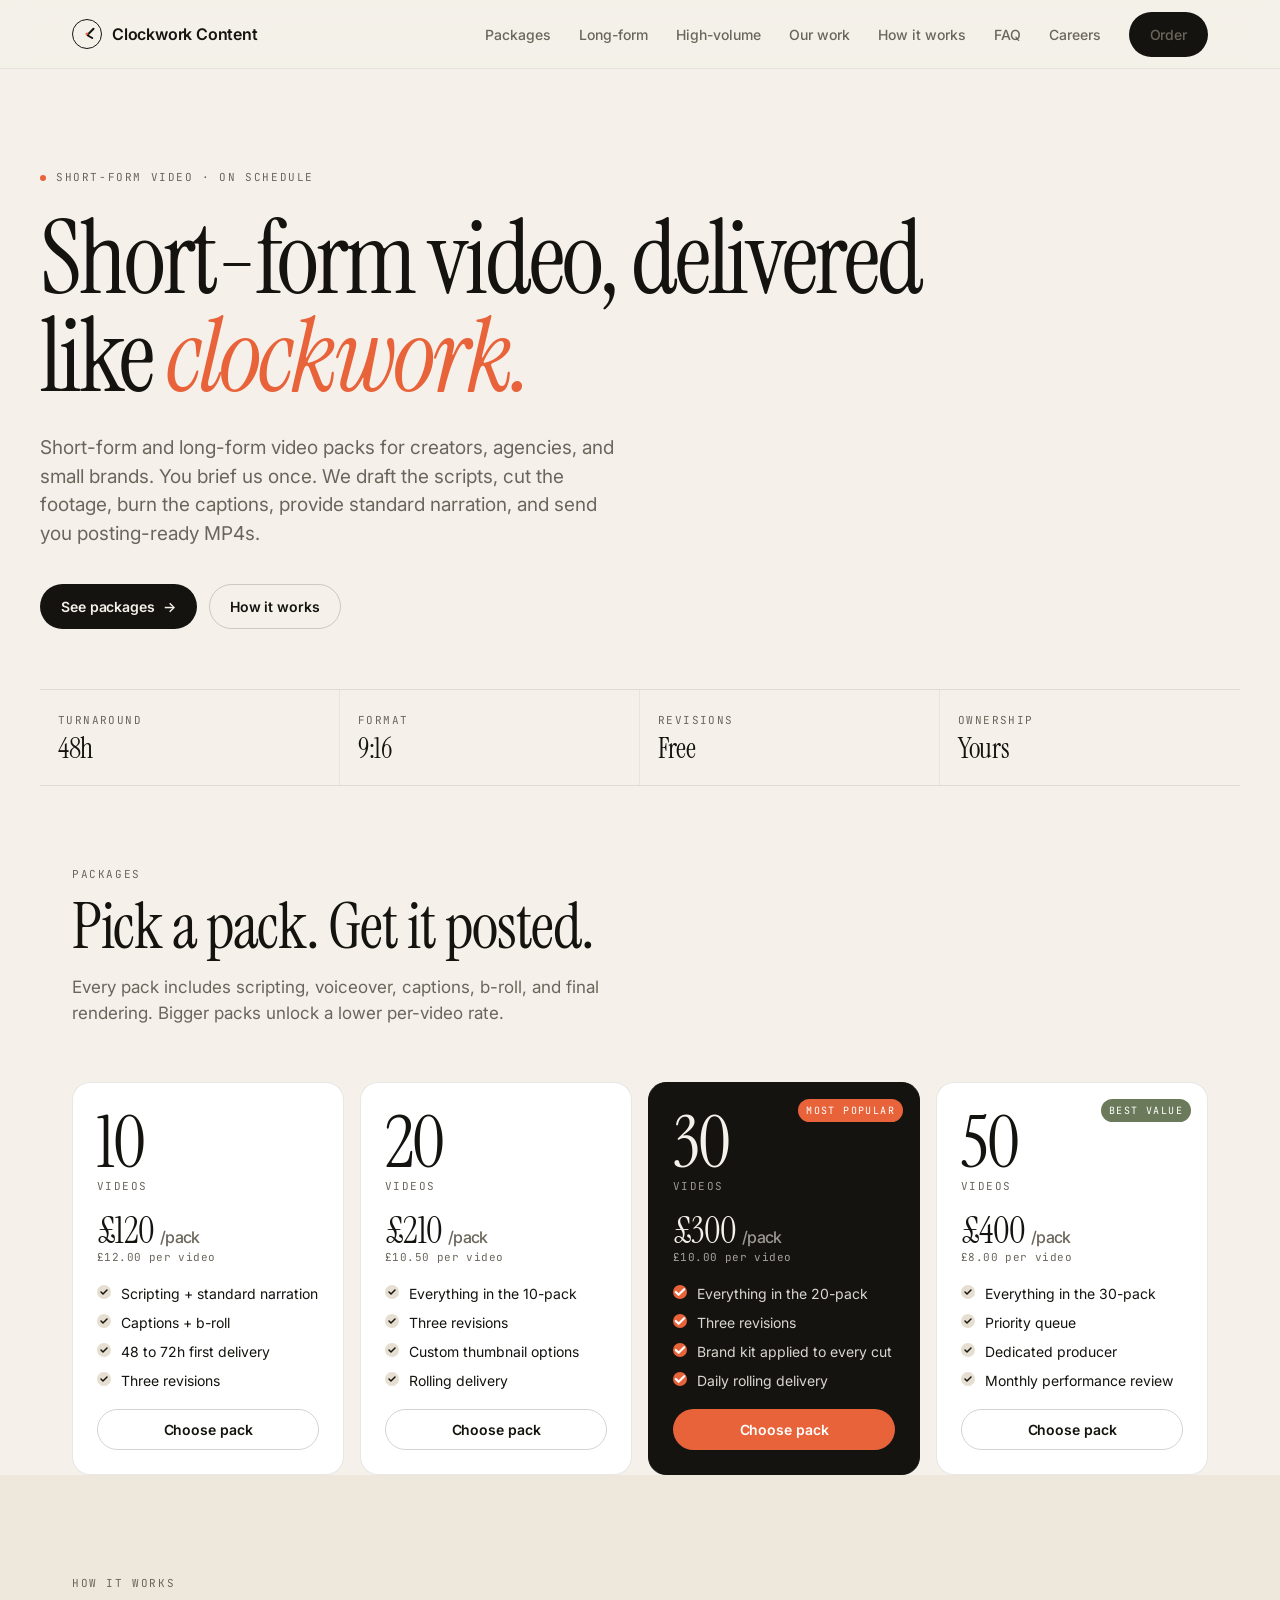
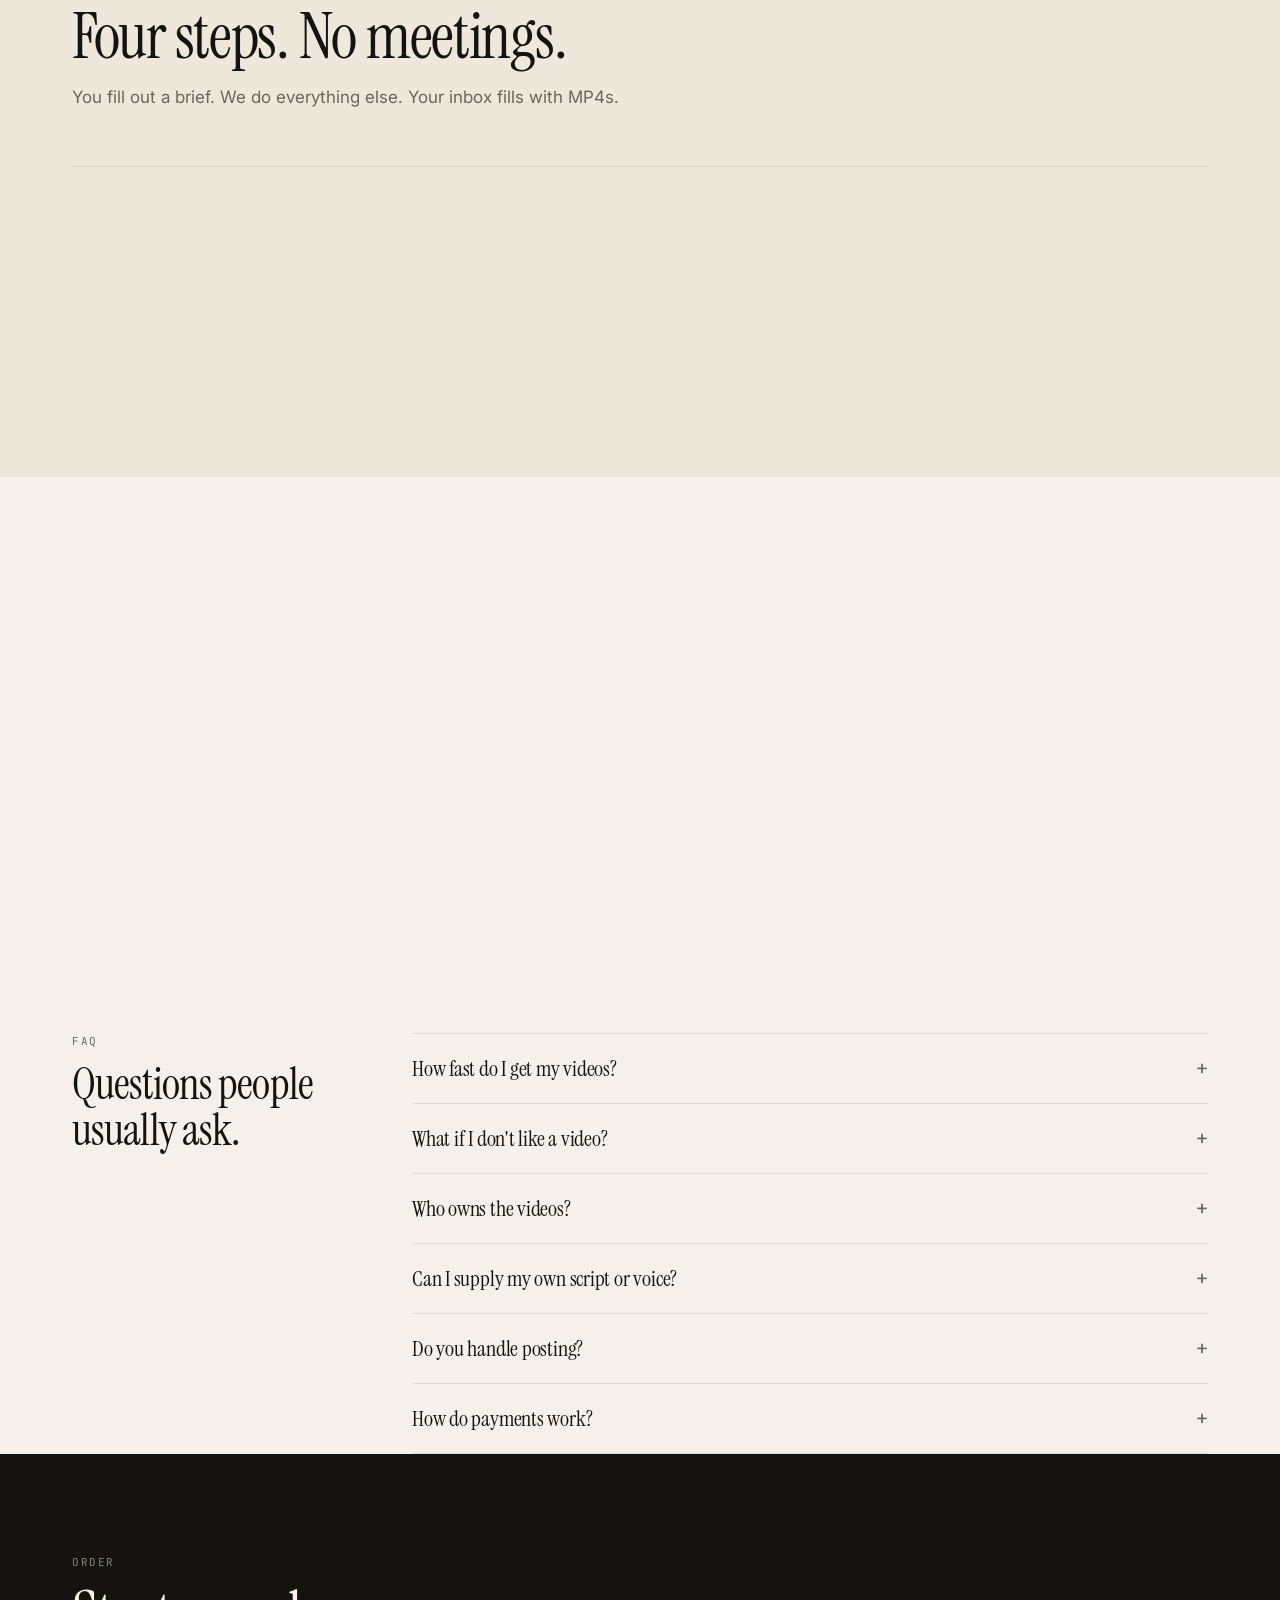
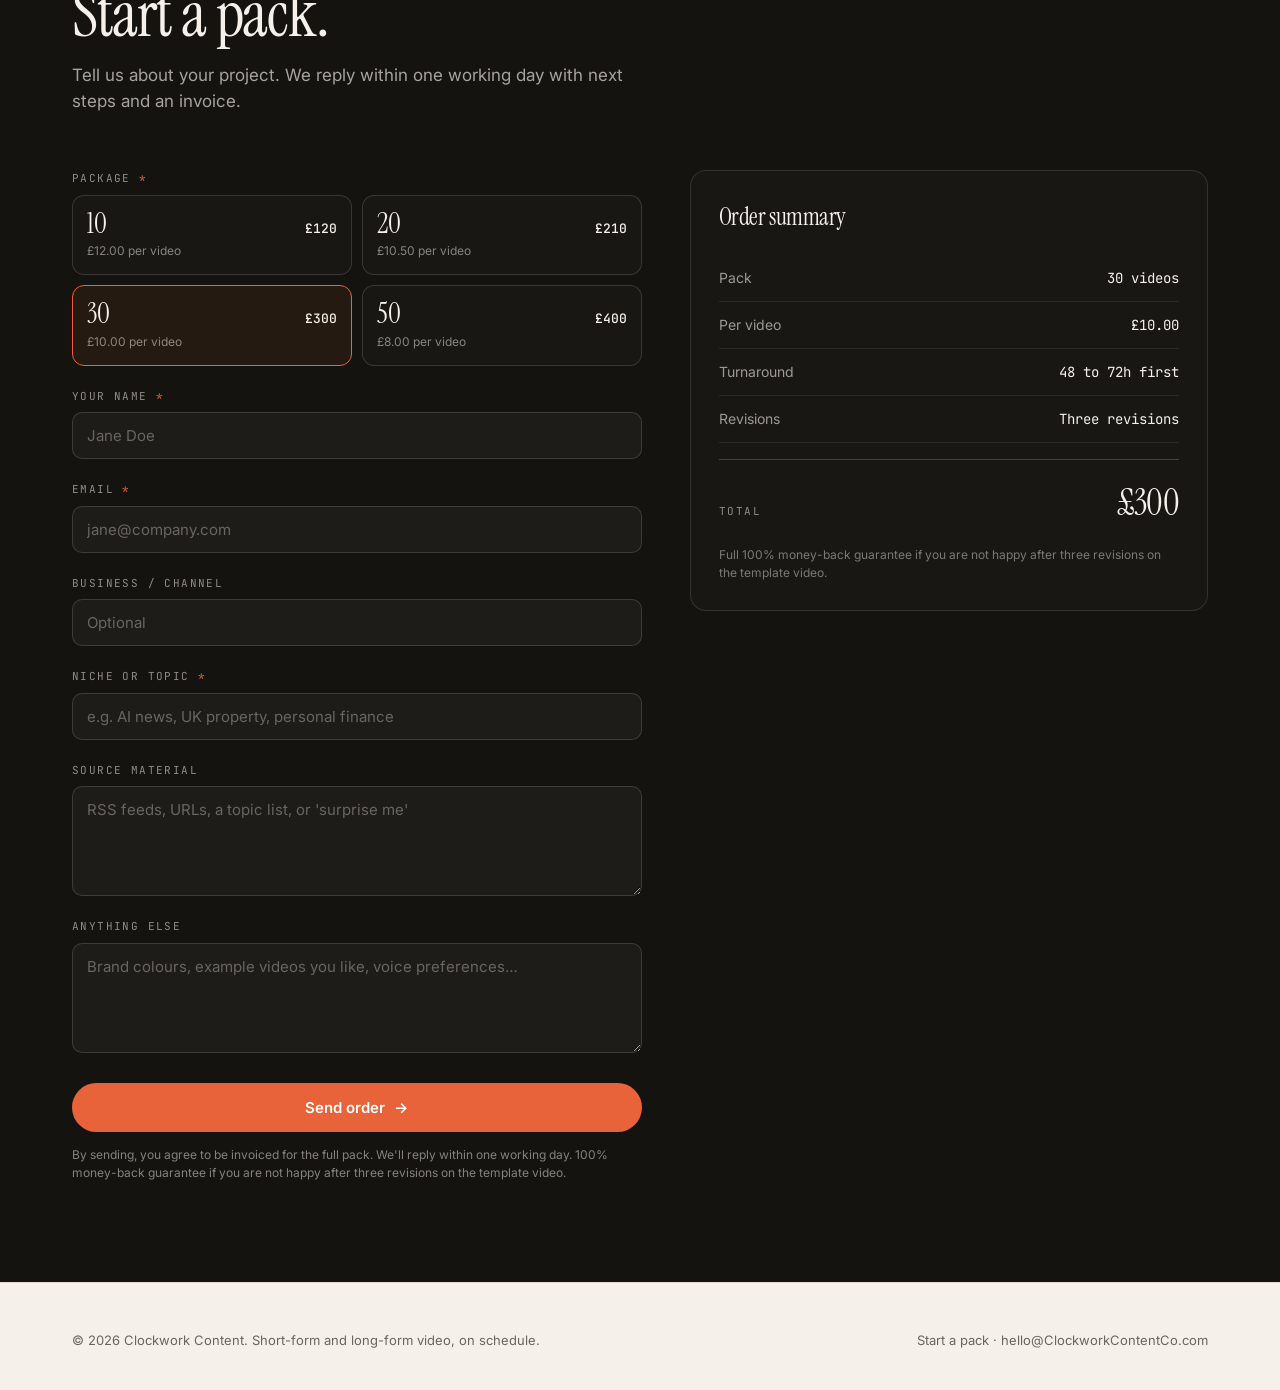
==== commit 1fad455a: "Add favicon" ====
--- a/index.html
+++ b/index.html
@@ -511,6 +511,7 @@
     .reveal { opacity: 1; transform: none; }
   }
 </style>
+  <link rel="icon" type="image/png" sizes="48x48" href="[data-uri]">
 </head>
 <body>
 
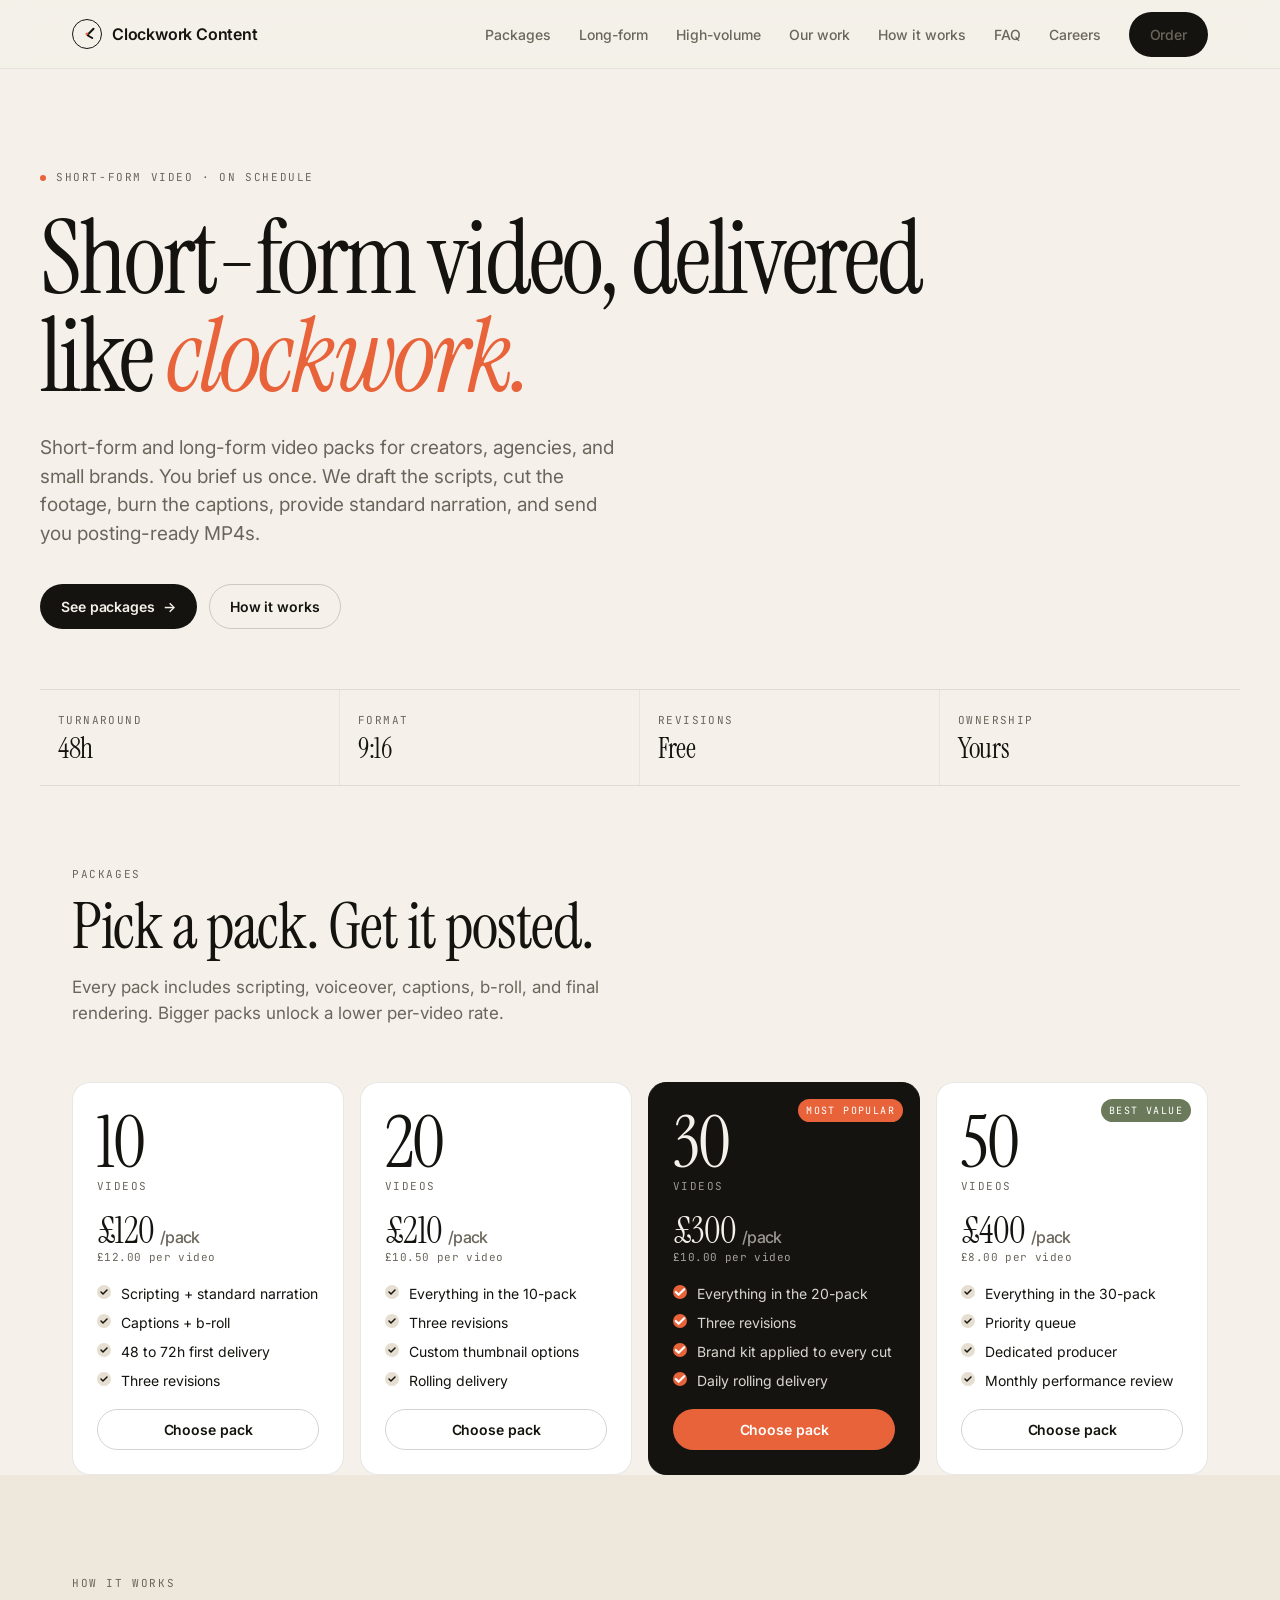
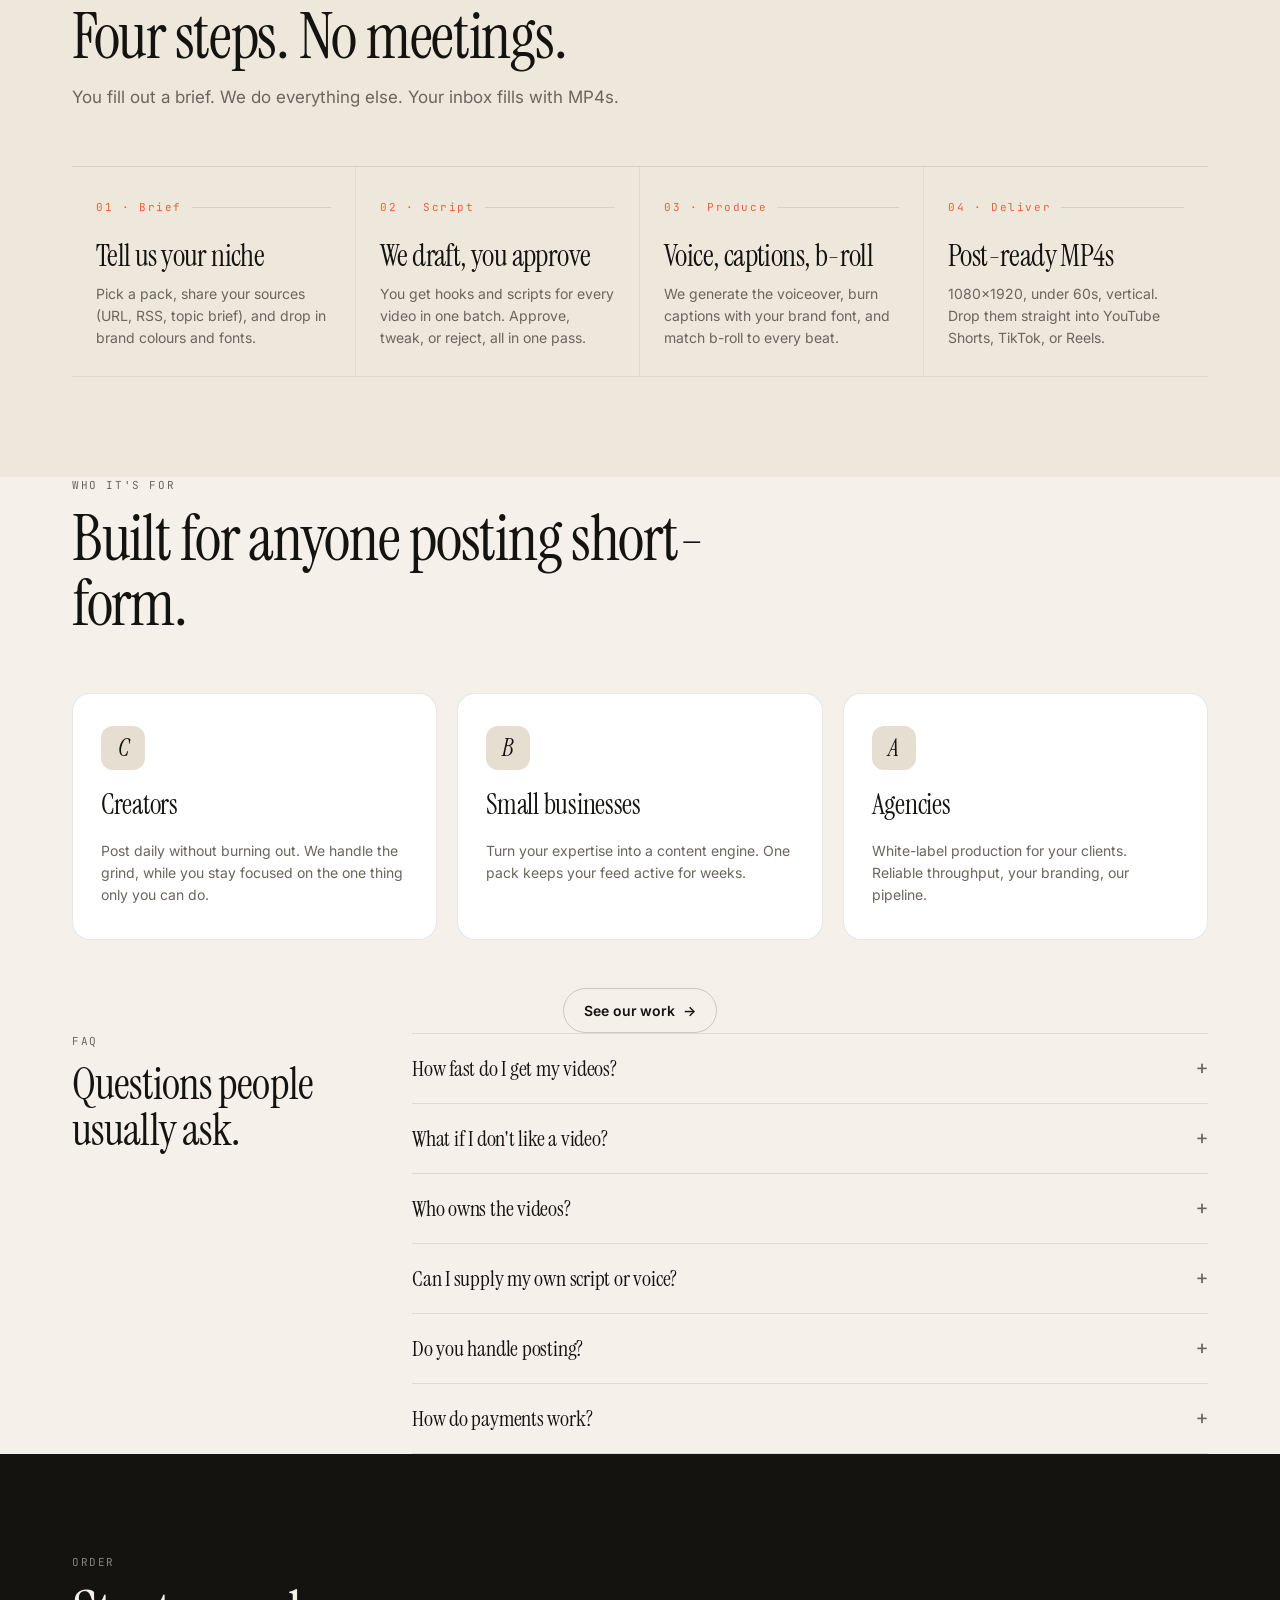
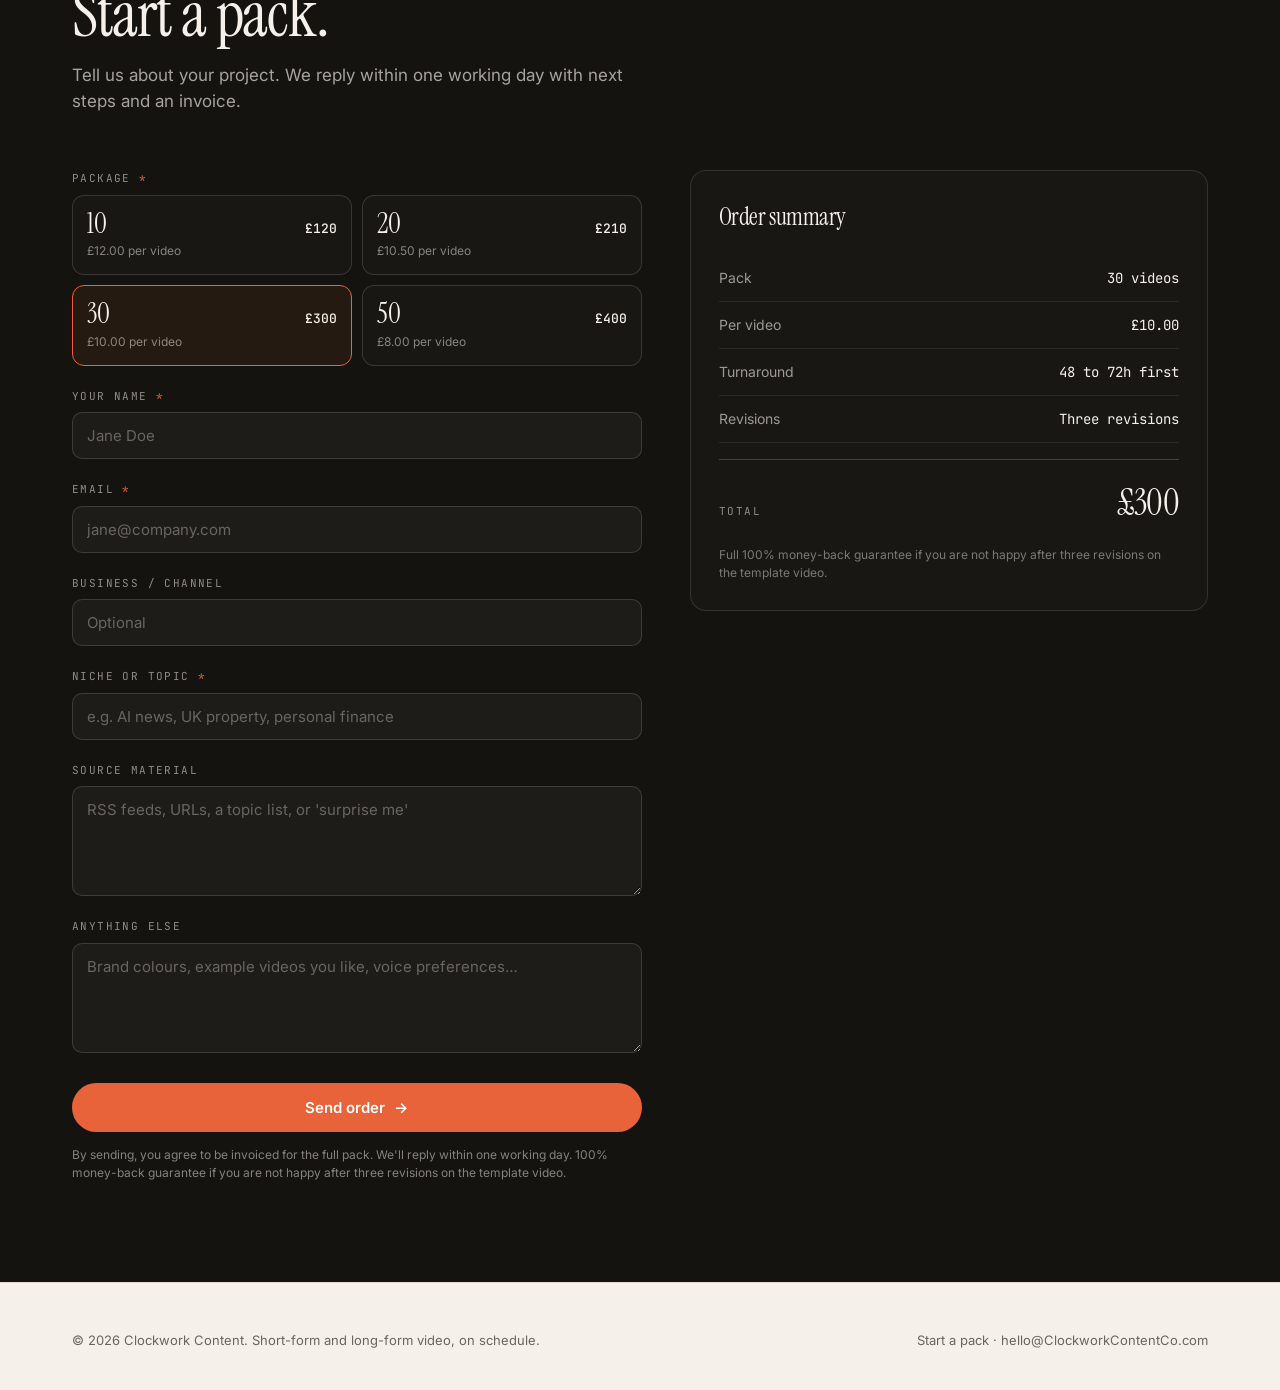
==== commit d6a626bc: "Add favicon link tag to index.html" ====
--- a/index.html
+++ b/index.html
@@ -2,6 +2,7 @@
 <html lang="en">
 <head>
 <meta charset="utf-8"/>
+    <link rel="icon" type="image/png" sizes="48x48" href="favicon.png">
 <meta name="viewport" content="width=device-width, initial-scale=1"/>
 <title>Clockwork Content &middot; Short-form and long-form video, delivered like clockwork.</title>
 <meta name="description" content="Short-form and long-form video packs for creators, agencies, and small brands. You brief, we build, you post."/>
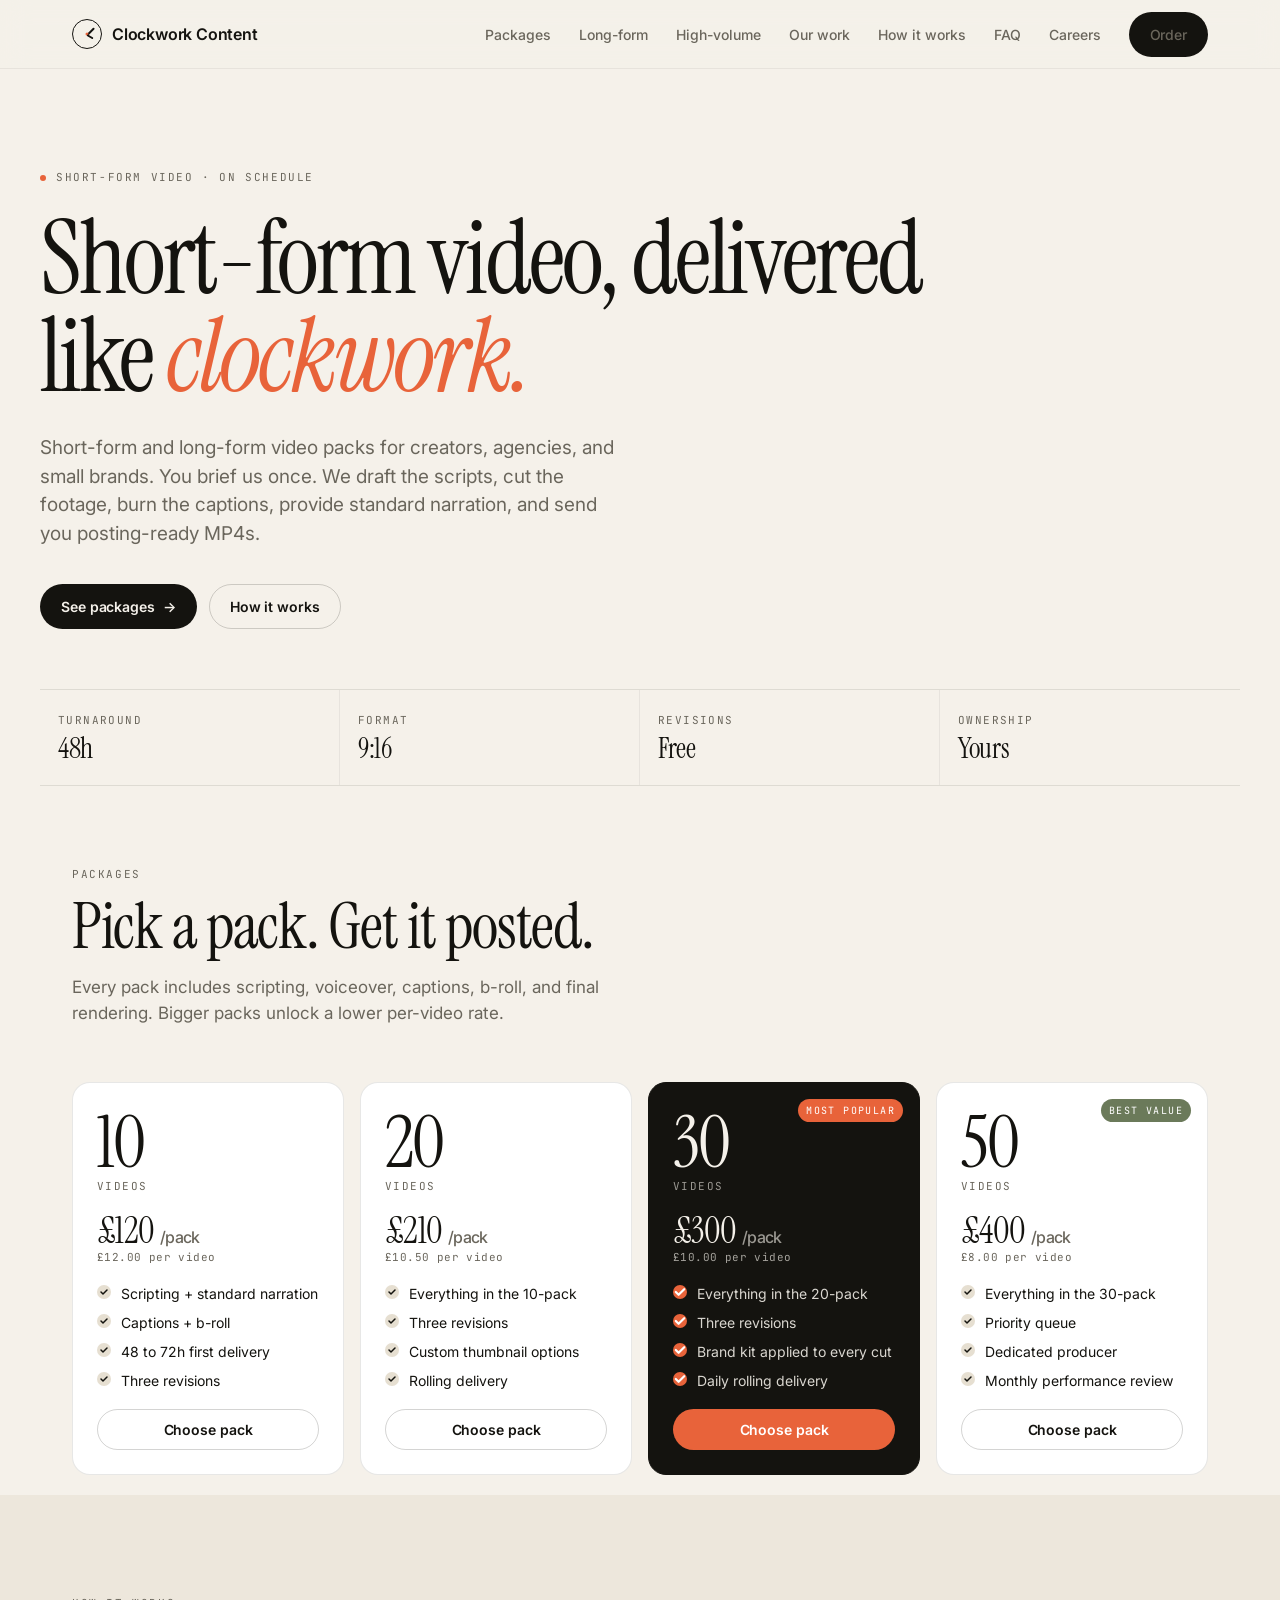
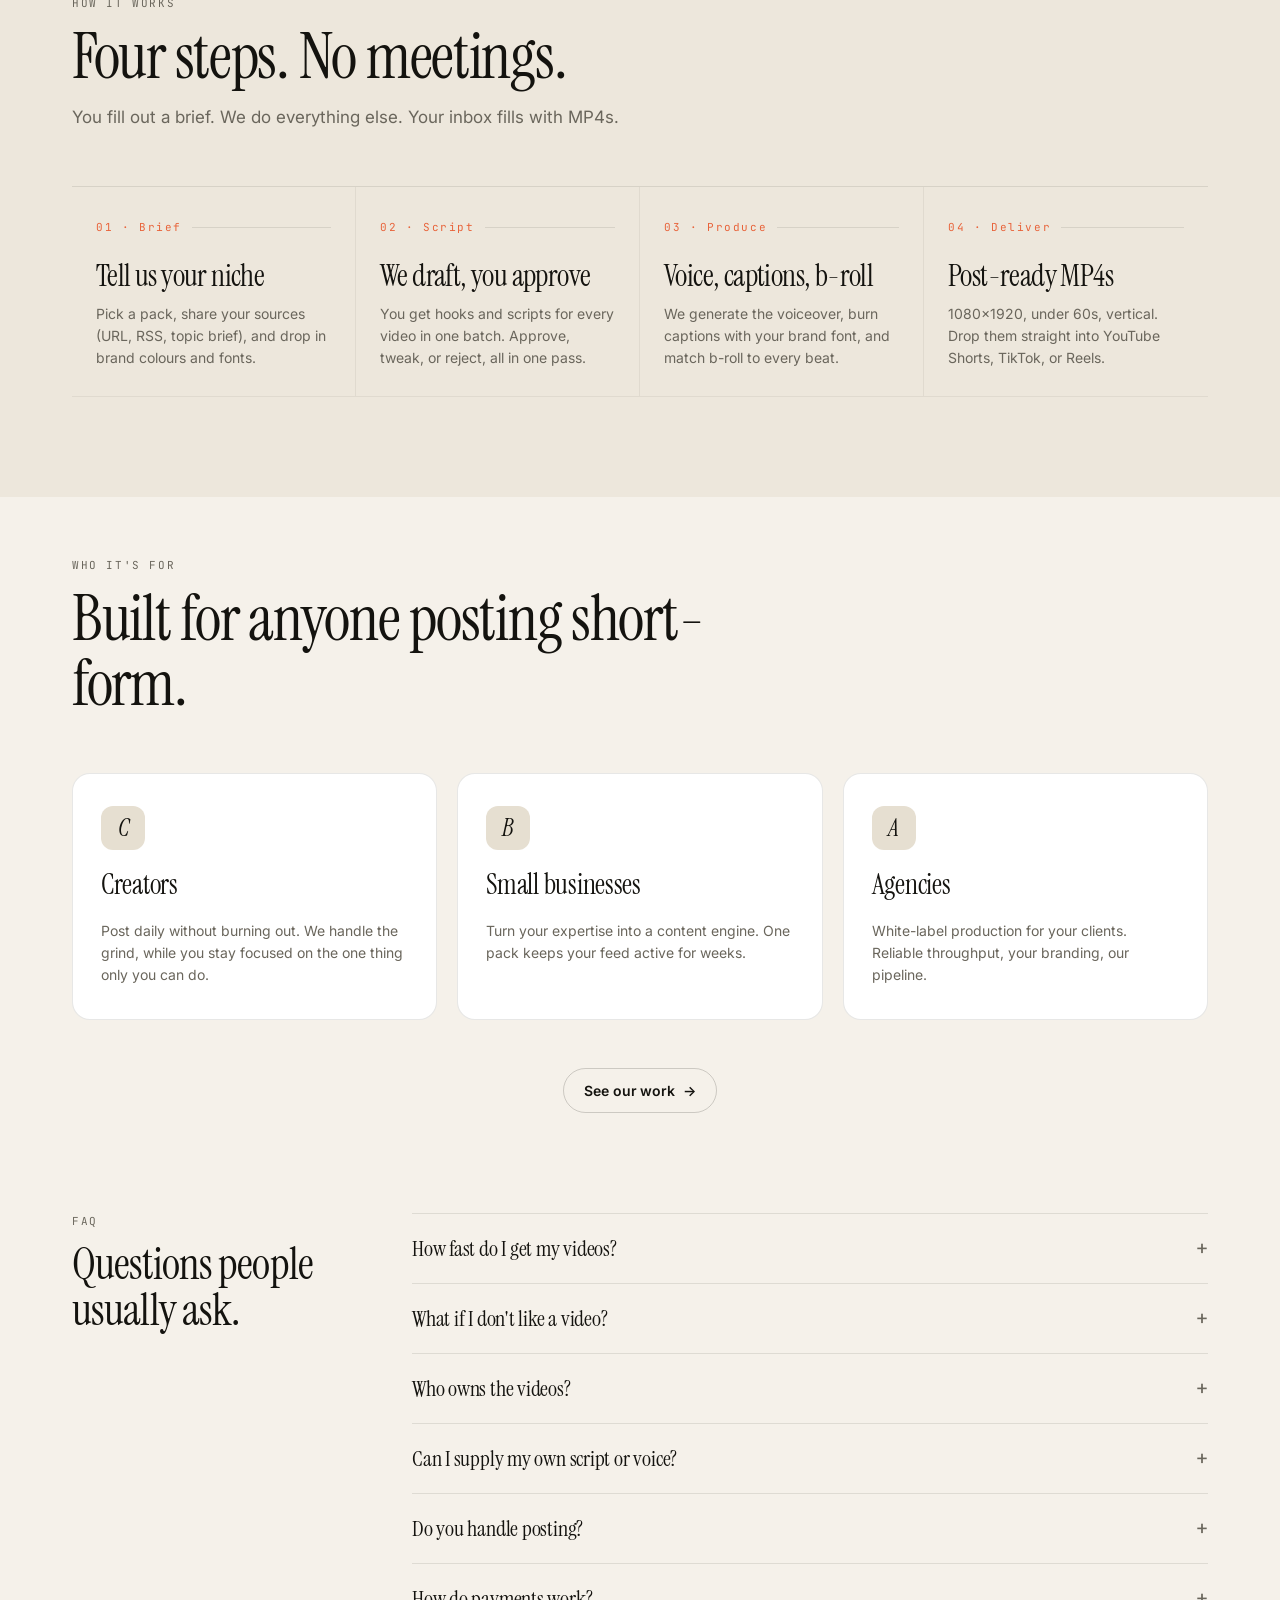
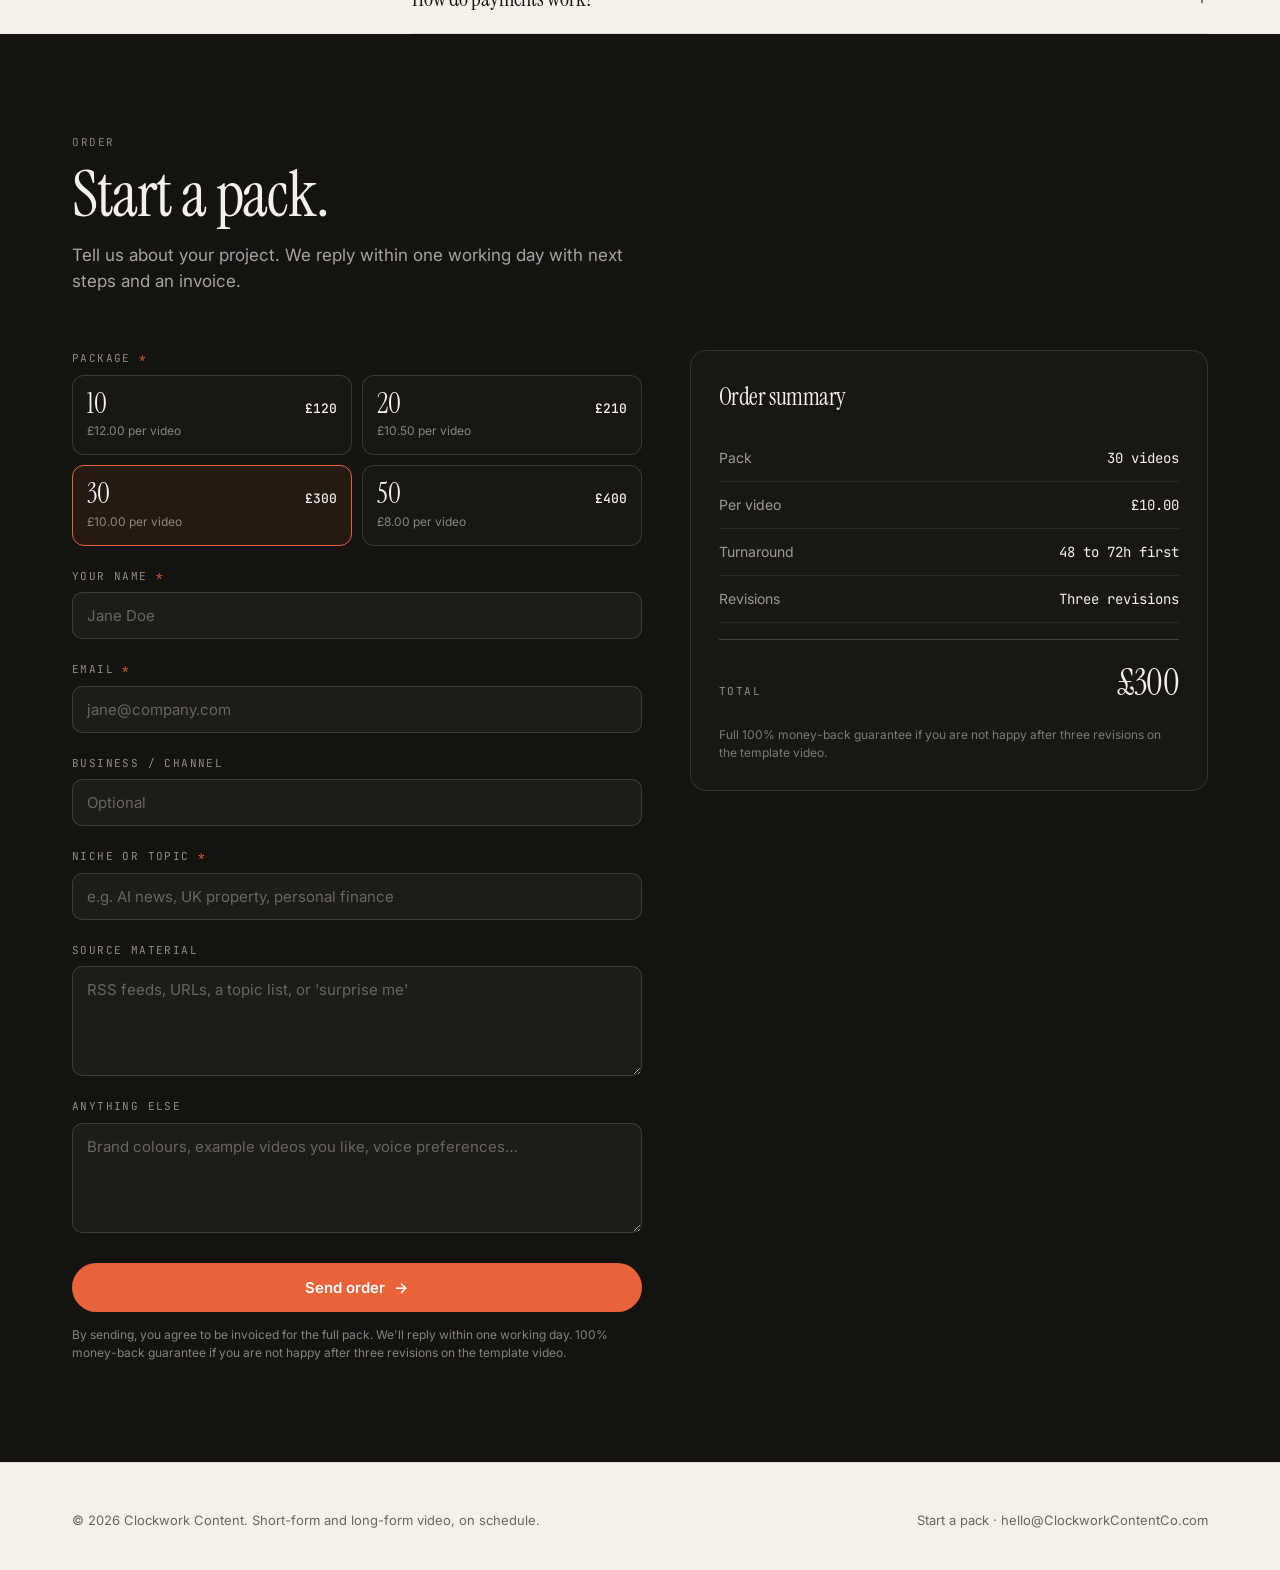
==== commit 5ef3eddb: "Add files via upload" ====
--- a/index.html
+++ b/index.html
@@ -173,6 +173,9 @@
 
   /* -------- sections -------- */
   section { padding: 100px 0; }
+  #packages { padding-bottom: 20px; }
+  #for { padding-top: 60px; padding-bottom: 40px; }
+  #faq { padding-top: 60px; }
   .section-head { margin-bottom: 56px; max-width: 720px; }
   .section-head h2 {
     font-family: 'Instrument Serif', Georgia, serif;
@@ -679,7 +682,7 @@
 </section>
 
 <!-- WHO IT'S FOR -->
-<section class="shell">
+<section id="for" class="shell">
   <div class="section-head reveal">
     <div class="eyebrow">Who it's for</div>
     <h2>Built for anyone posting short-form.</h2>
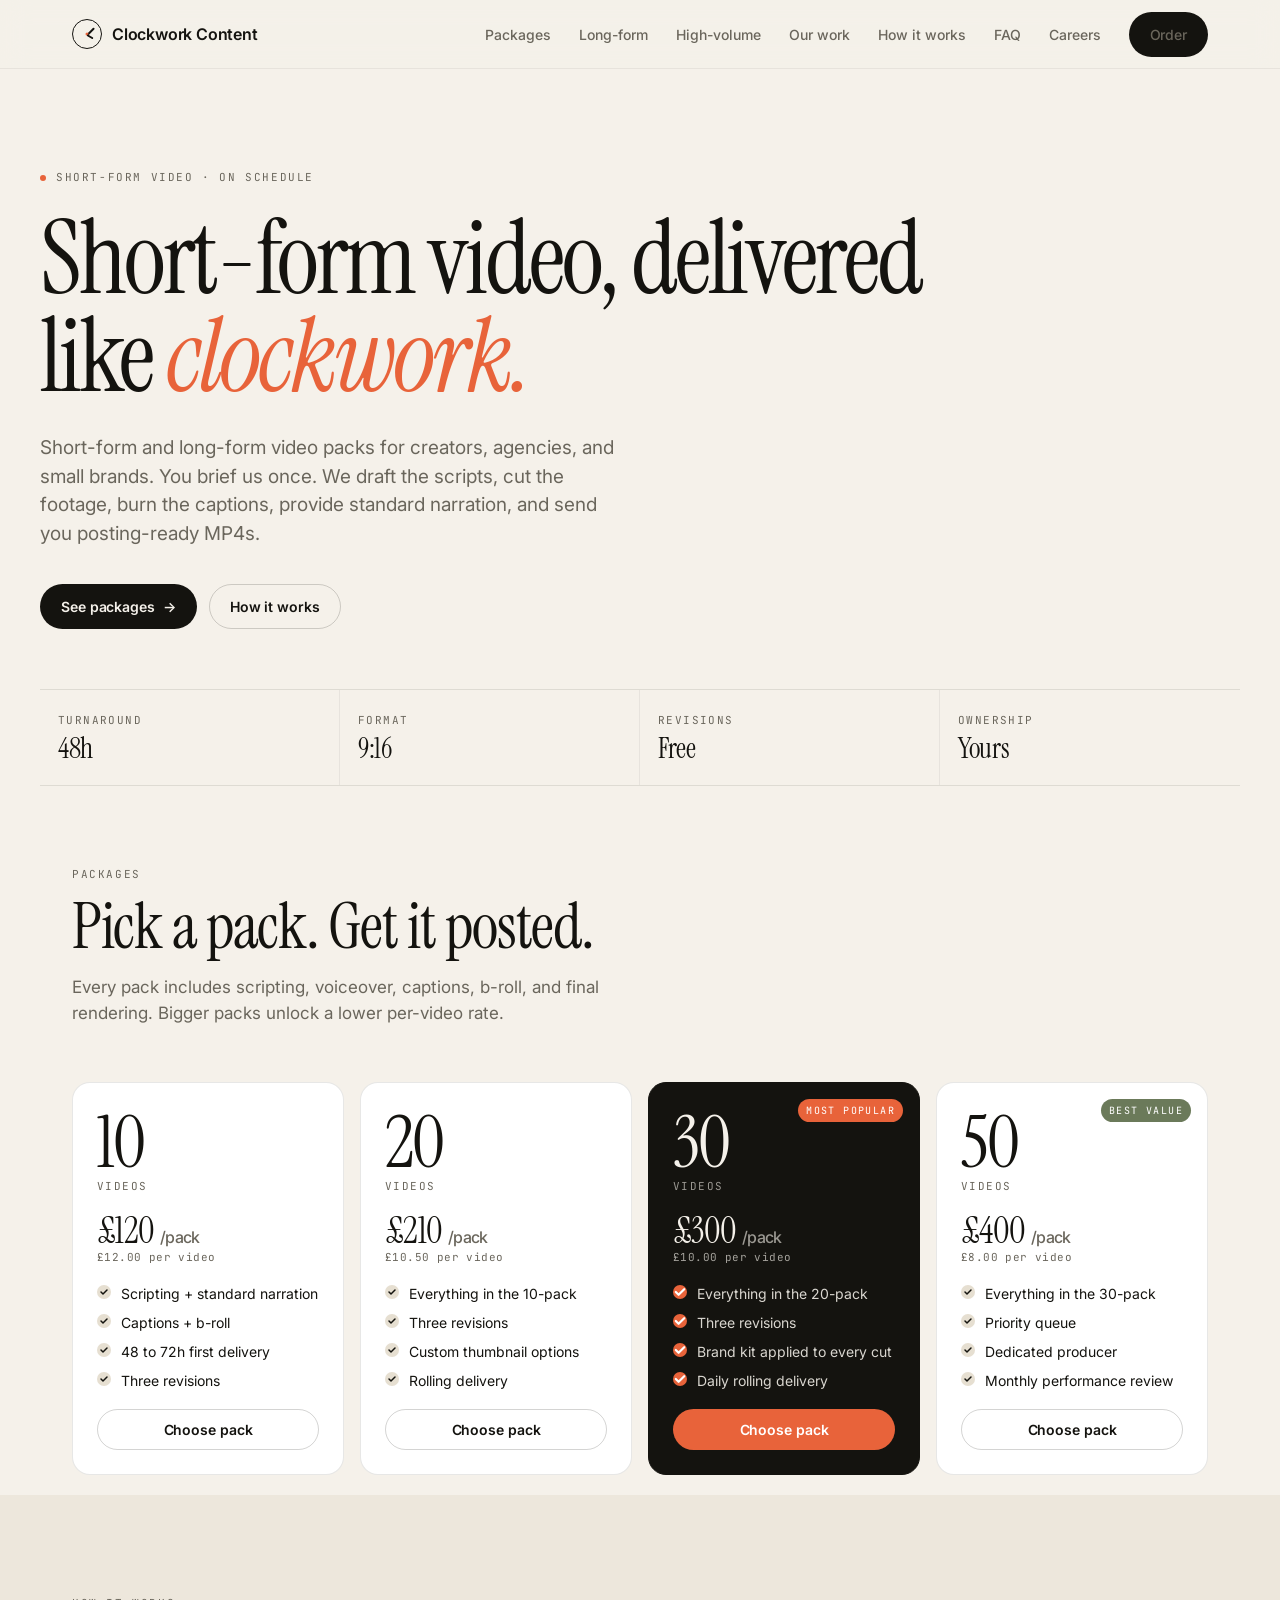
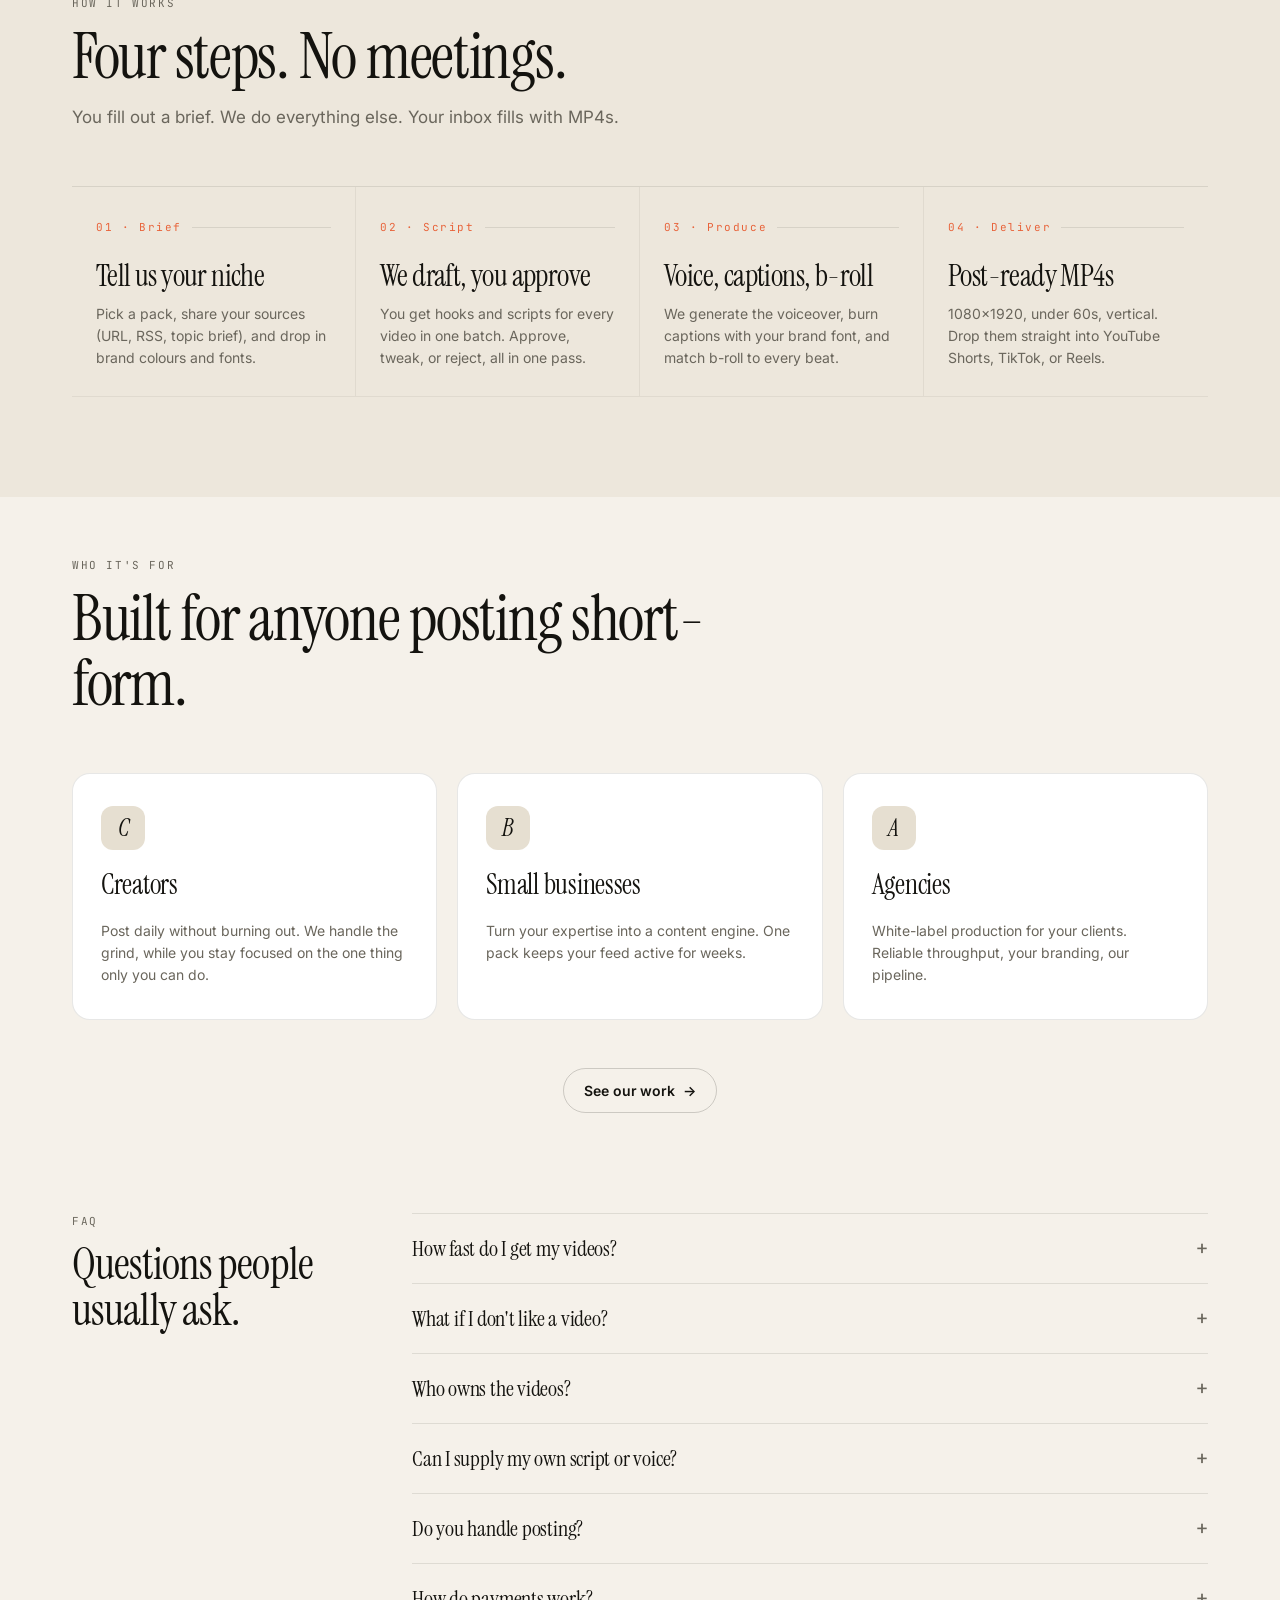
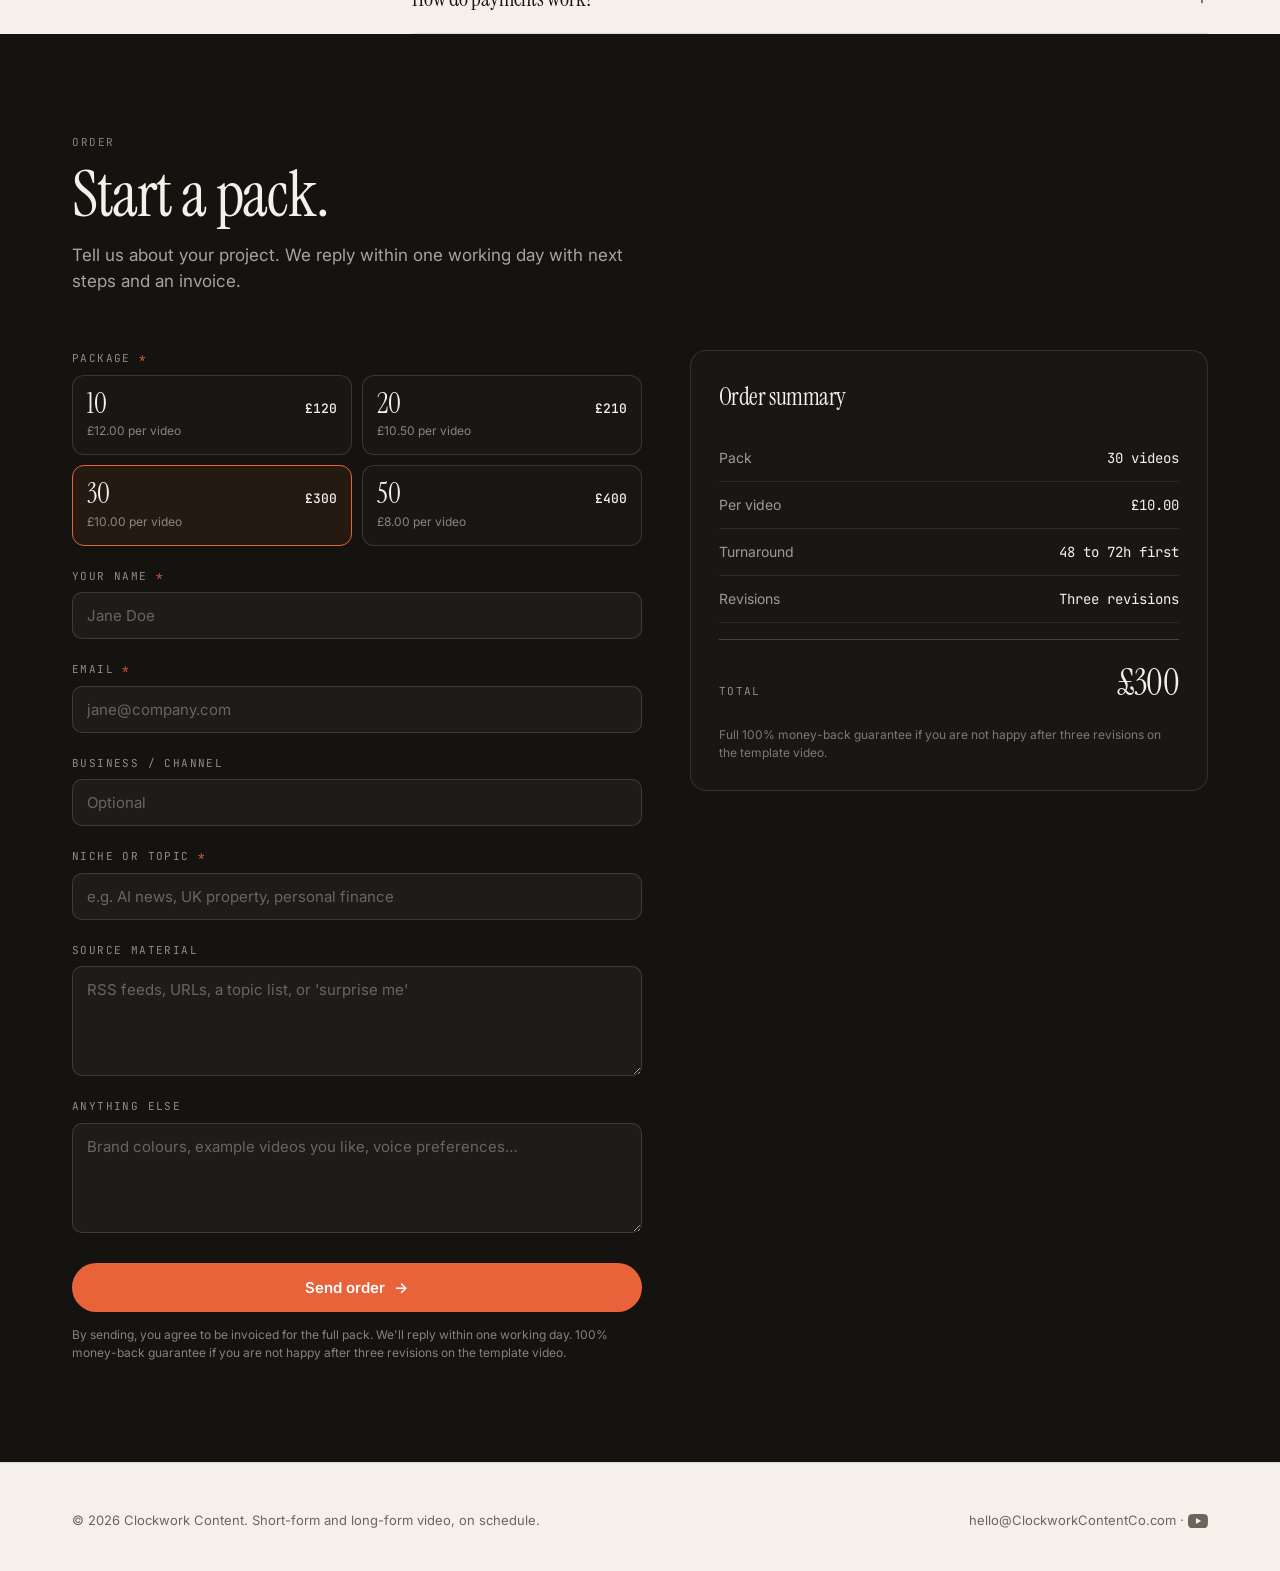
==== commit a06fb90d: "Add files via upload" ====
--- a/index.html
+++ b/index.html
@@ -6,6 +6,7 @@
 <meta name="viewport" content="width=device-width, initial-scale=1"/>
 <title>Clockwork Content &middot; Short-form and long-form video, delivered like clockwork.</title>
 <meta name="description" content="Short-form and long-form video packs for creators, agencies, and small brands. You brief, we build, you post."/>
+<link rel="canonical" href="https://clockworkcontentco.com/"/>
 <link rel="preconnect" href="https://fonts.googleapis.com">
 <link rel="preconnect" href="https://fonts.gstatic.com" crossorigin>
 <link href="https://fonts.googleapis.com/css2?family=Inter:wght@400;500;600;700&family=Instrument+Serif:ital@0;1&family=JetBrains+Mono:wght@400;500;600&display=swap" rel="stylesheet">
@@ -849,7 +850,7 @@
 <footer>
   <div class="shell foot">
     <div>&copy; 2026 Clockwork Content. Short-form and long-form video, on schedule.</div>
-    <div><a href="#order">Start a pack</a> &middot; <a href="mailto:hello@ClockworkContentCo.com">hello@ClockworkContentCo.com</a></div>
+    <div><a href="mailto:hello@ClockworkContentCo.com">hello@ClockworkContentCo.com</a> &middot; <a href="https://www.youtube.com/@ClockworkContentCo" target="_blank"><svg viewBox="0 0 24 24" width="20" height="20" fill="currentColor" style="vertical-align:middle"><path d="M23.498 6.186a3.016 3.016 0 0 0-2.122-2.136C19.505 3.545 12 3.545 12 3.545s-7.505 0-9.377.505A3.017 3.017 0 0 0 .502 6.186C0 8.07 0 12 0 12s0 3.93.502 5.814a3.016 3.016 0 0 0 2.122 2.136c1.871.505 9.376.505 9.376.505s7.505 0 9.377-.505a3.015 3.015 0 0 0 2.122-2.136C24 15.93 24 12 24 12s0-3.93-.502-5.814zM9.545 15.568V8.432L15.818 12l-6.273 3.568z"/></svg></a></div>
   </div>
 </footer>
 
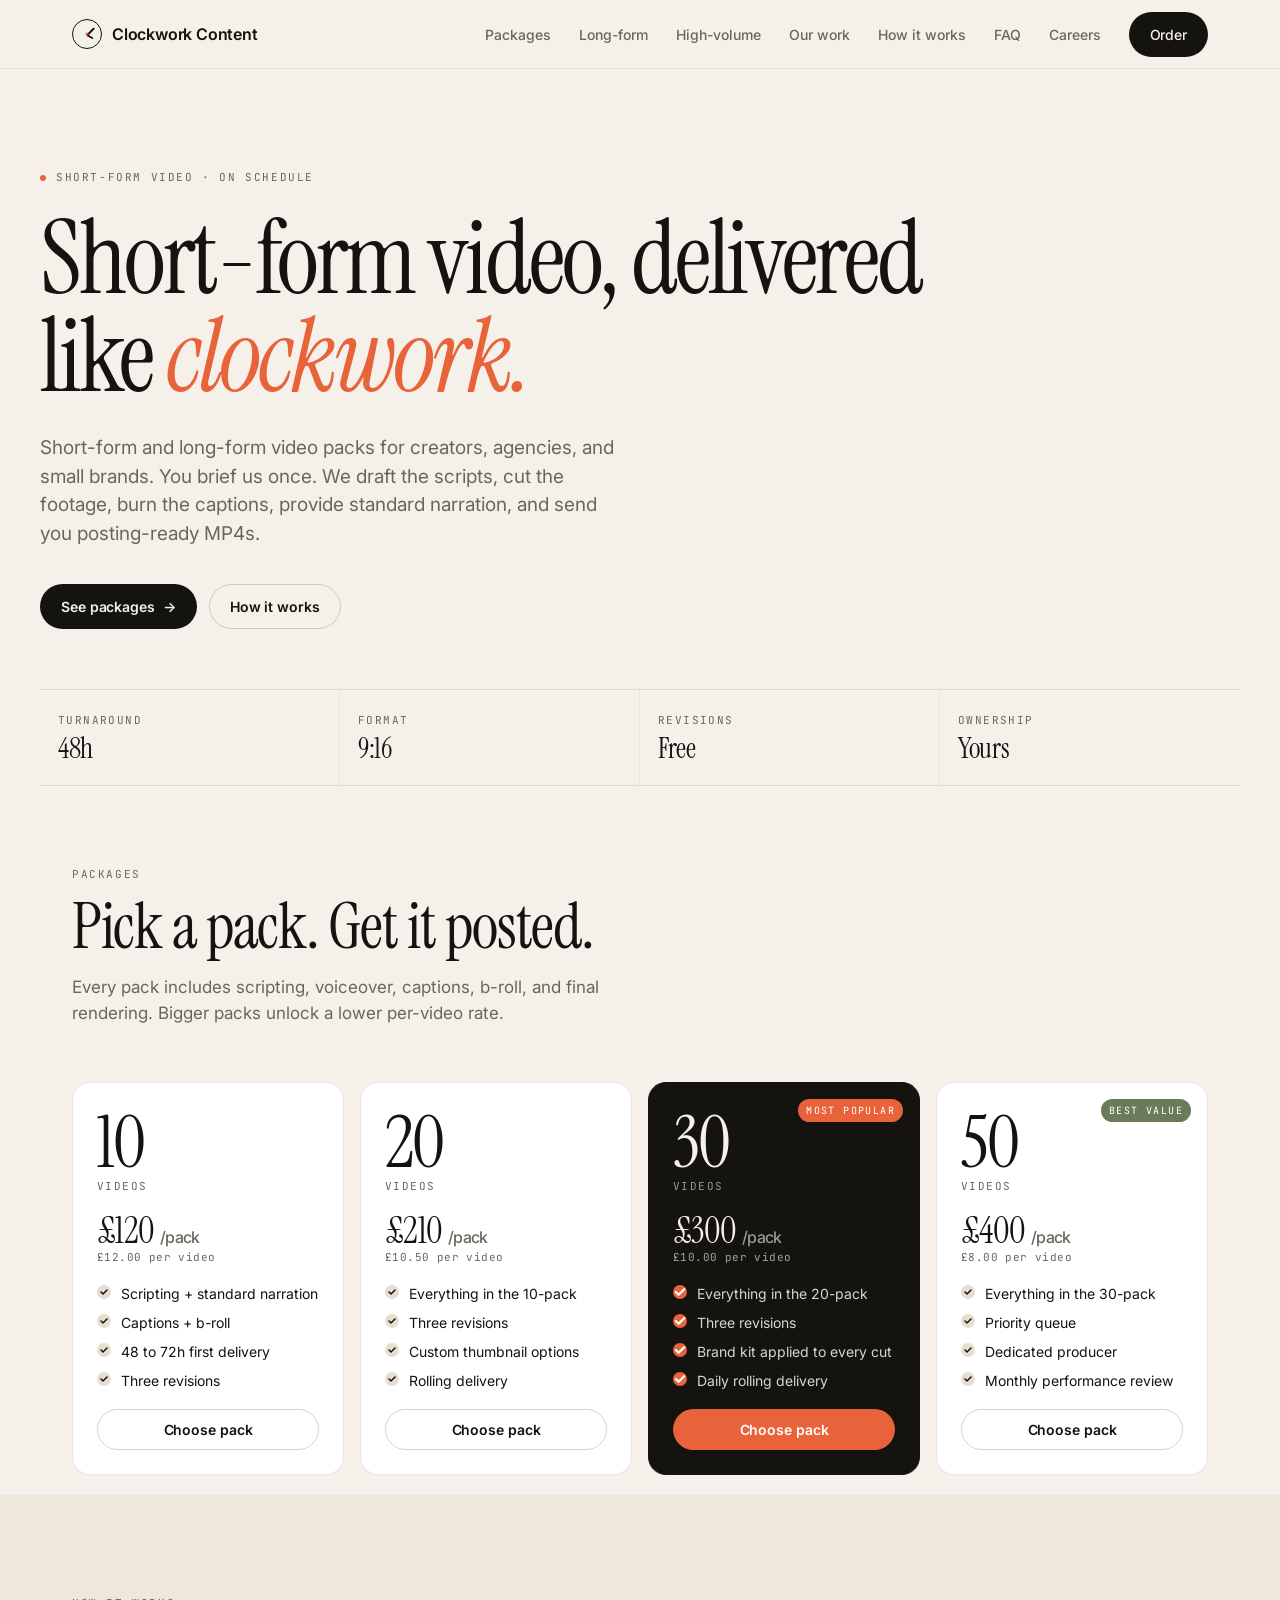
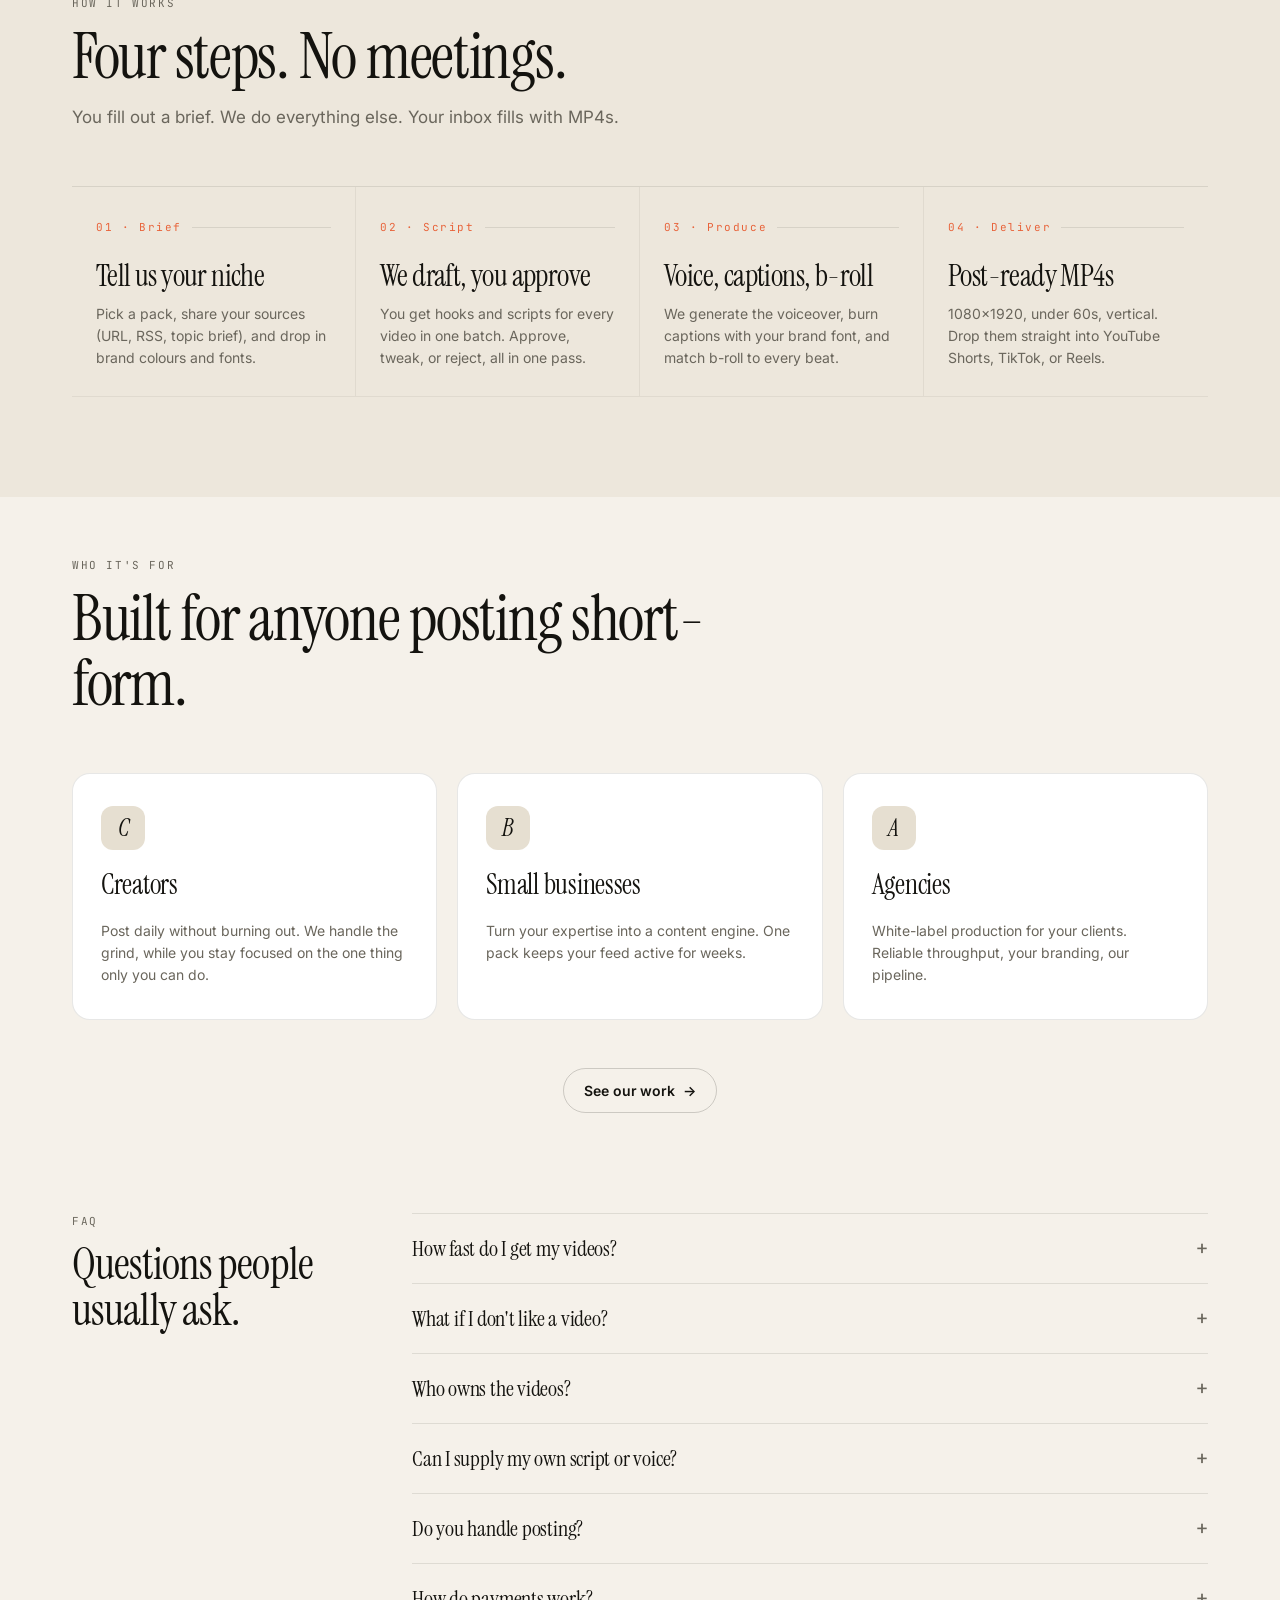
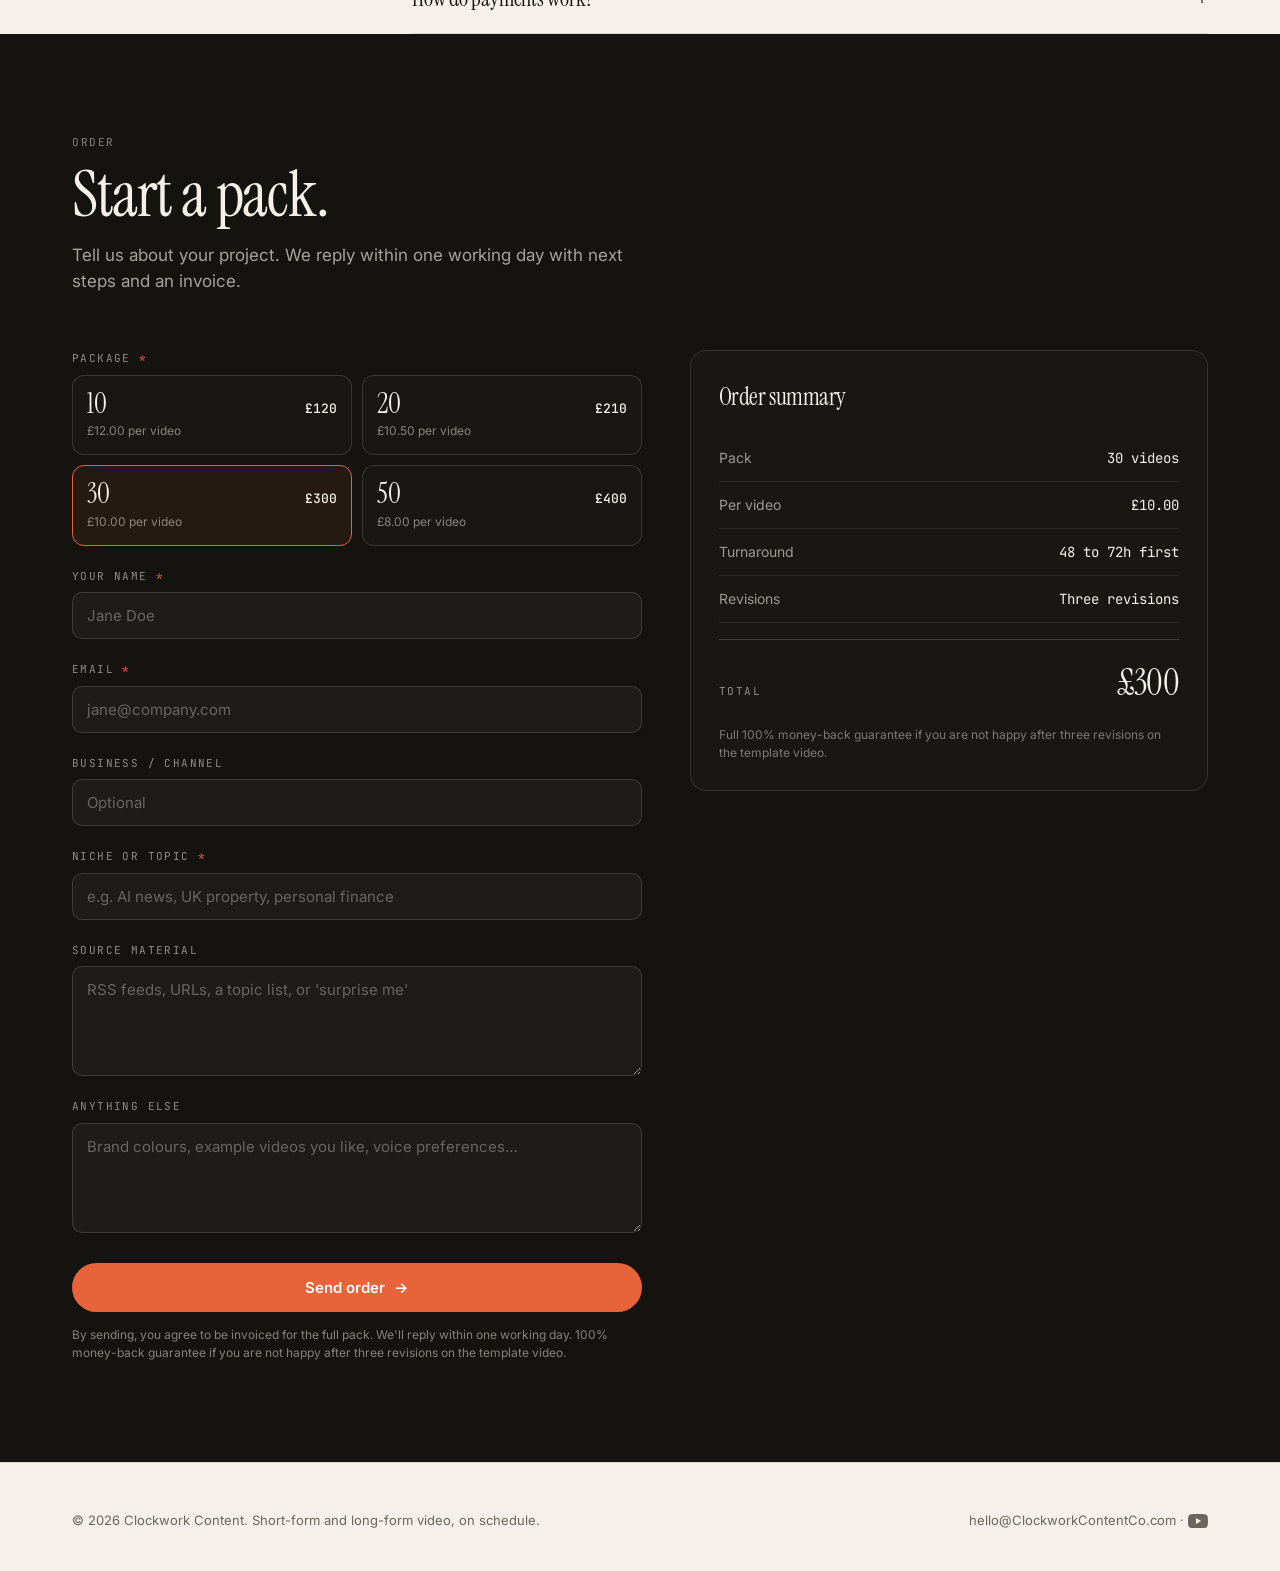
==== commit 9ce90f70: "Add files via upload" ====
--- a/index.html
+++ b/index.html
@@ -516,6 +516,7 @@
     .reveal { opacity: 1; transform: none; }
   }
 </style>
+<link rel="stylesheet" href="mobile-nav.css">
   <link rel="icon" type="image/png" sizes="48x48" href="[data-uri]">
 </head>
 <body>
@@ -527,7 +528,7 @@
       <span class="brand-mark"><span class="brand-mark-dot"></span></span>
       Clockwork Content
     </a>
-    <nav class="nav-links">
+    <nav class="nav-links" id="site-navigation">
       <a href="#packages">Packages</a>
       <a href="long-form.html">Long-form</a>
       <a href="high-volume.html">High-volume</a>
@@ -535,8 +536,14 @@
       <a href="#how">How it works</a>
       <a href="#faq">FAQ</a>
       <a href="careers.html">Careers</a>
-      <a href="#order" class="btn btn-primary">Order</a>
+      <a href="#order" class="btn btn-primary nav-order-desktop">Order</a>
     </nav>
+    <div class="mobile-nav-actions">
+      <a href="#order" class="btn btn-primary mobile-order">Order</a>
+      <button class="nav-toggle" type="button" aria-expanded="false" aria-controls="site-navigation" aria-label="Open navigation">
+        <span></span><span></span><span></span>
+      </button>
+    </div>
   </div>
 </header>
 
@@ -854,6 +861,7 @@
   </div>
 </footer>
 
+<script src="mobile-nav.js"></script>
 <script>
   // -------- reveal on scroll --------
   const reveals = document.querySelectorAll('.reveal');
--- a/mobile-nav.css
+++ b/mobile-nav.css
@@ -0,0 +1,126 @@
+.nav-links .btn-primary,
+.nav-links .btn-primary:hover {
+  color: var(--paper);
+}
+
+.mobile-nav-actions {
+  display: none;
+  align-items: center;
+  gap: 8px;
+}
+
+.nav-toggle {
+  width: 40px;
+  height: 40px;
+  padding: 0;
+  display: inline-flex;
+  flex-direction: column;
+  align-items: center;
+  justify-content: center;
+  gap: 4px;
+  border: 1px solid var(--line-strong);
+  border-radius: 999px;
+  background: transparent;
+  color: var(--ink);
+}
+
+.nav-toggle span {
+  display: block;
+  width: 16px;
+  height: 1.5px;
+  background: currentColor;
+  border-radius: 2px;
+  transition: transform .18s ease, opacity .18s ease;
+}
+
+@media (max-width: 720px) {
+  .nav-inner {
+    position: relative;
+    gap: 10px;
+  }
+
+  .brand {
+    min-width: 0;
+    gap: 8px;
+    font-size: 15px;
+  }
+
+  .brand-mark {
+    width: 28px;
+    height: 28px;
+  }
+
+  .nav-links {
+    display: none;
+    position: fixed;
+    top: 68px;
+    left: 0;
+    right: 0;
+    flex-direction: column;
+    align-items: stretch;
+    gap: 0;
+    padding: 10px 20px 18px;
+    background: rgba(245, 241, 234, 0.98);
+    border-bottom: 1px solid var(--line);
+    box-shadow: var(--shadow-lift);
+  }
+
+  .nav-links.open {
+    display: flex;
+  }
+
+  .nav-links a,
+  .nav-links a:not(.btn) {
+    display: flex;
+    align-items: center;
+    min-height: 44px;
+    padding: 10px 4px;
+    color: var(--ink);
+    border-bottom: 1px solid var(--line-soft);
+  }
+
+  .nav-links a:last-of-type {
+    border-bottom: 0;
+  }
+
+  .nav-links .nav-order-desktop {
+    display: none;
+  }
+
+  .mobile-nav-actions {
+    display: flex;
+    margin-left: auto;
+  }
+
+  .mobile-nav-actions .btn-primary,
+  .mobile-nav-actions .btn-primary:hover {
+    color: var(--paper);
+  }
+
+  .mobile-order {
+    min-height: 40px;
+    padding: 9px 14px;
+  }
+
+  .nav-toggle[aria-expanded="true"] span:nth-child(1) {
+    transform: translateY(5.5px) rotate(45deg);
+  }
+
+  .nav-toggle[aria-expanded="true"] span:nth-child(2) {
+    opacity: 0;
+  }
+
+  .nav-toggle[aria-expanded="true"] span:nth-child(3) {
+    transform: translateY(-5.5px) rotate(-45deg);
+  }
+}
+
+@media (max-width: 390px) {
+  .brand {
+    font-size: 14px;
+  }
+
+  .mobile-order {
+    padding-inline: 12px;
+  }
+}
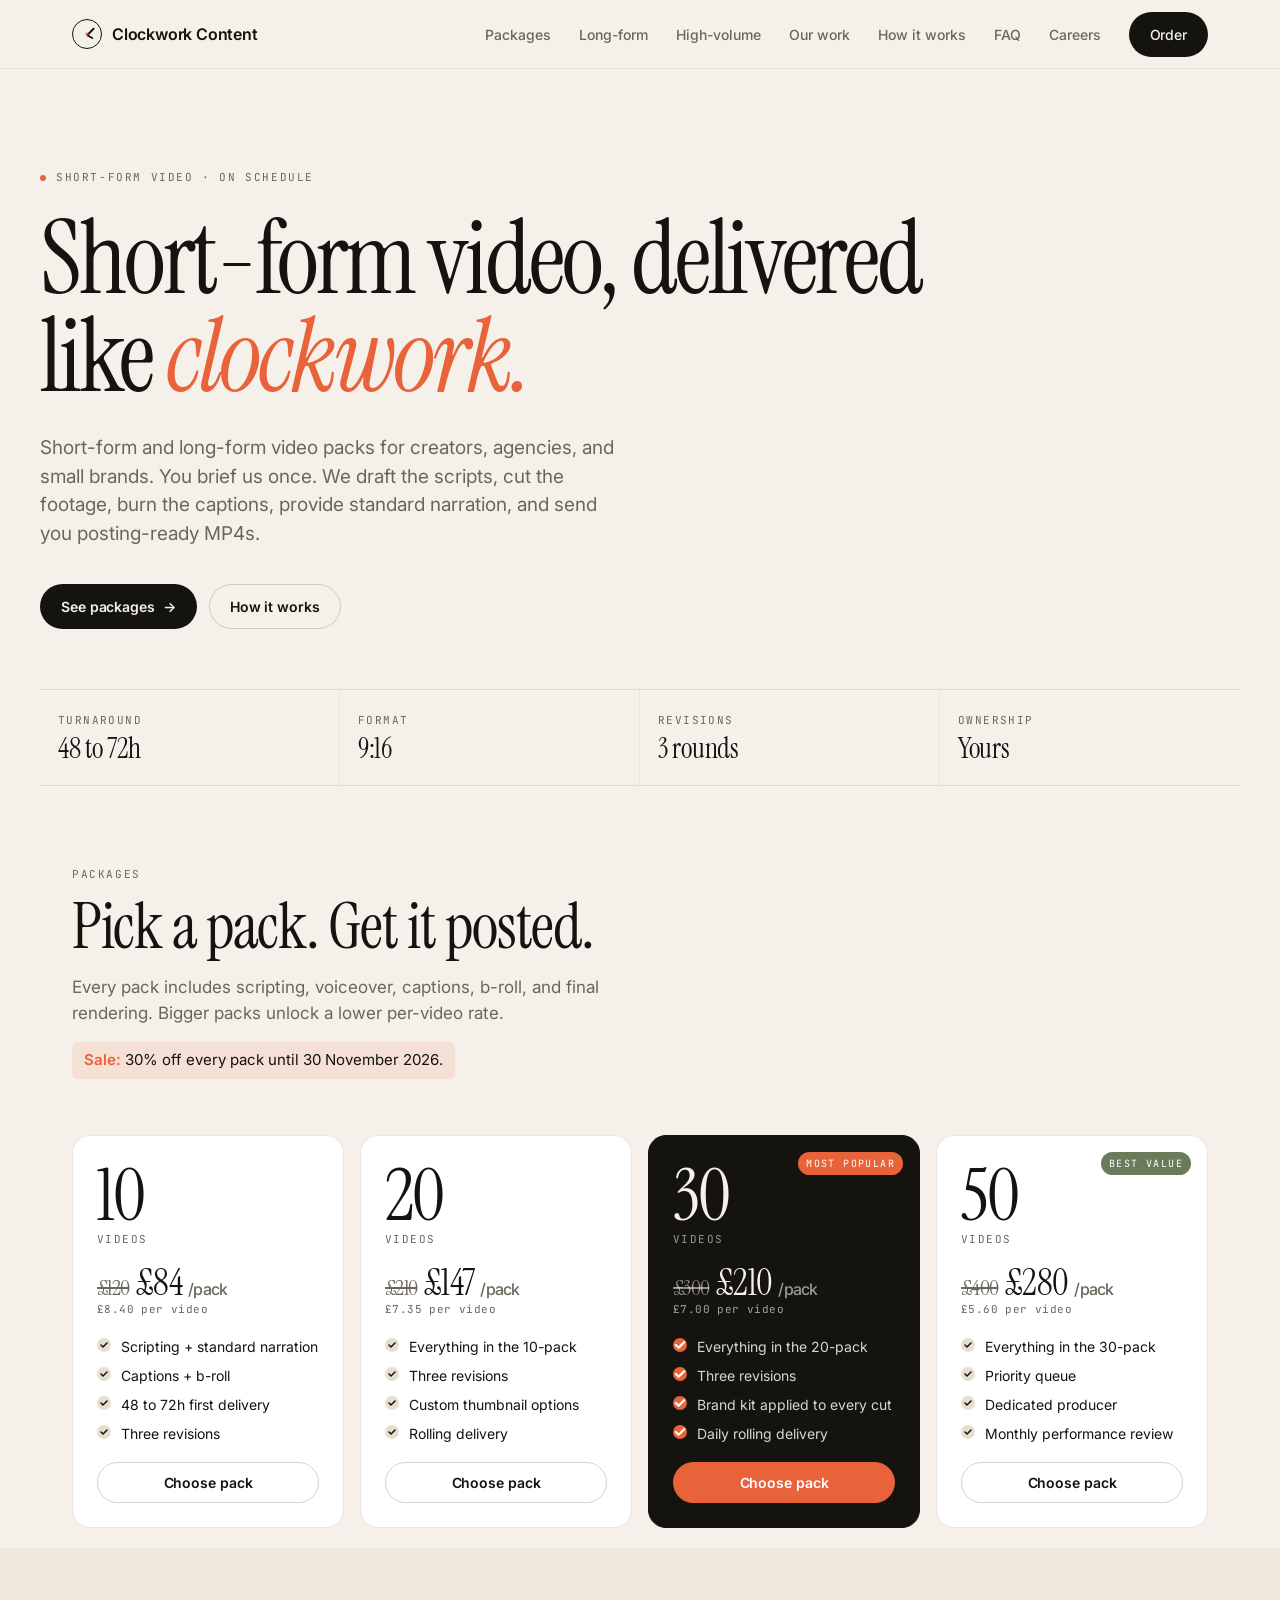
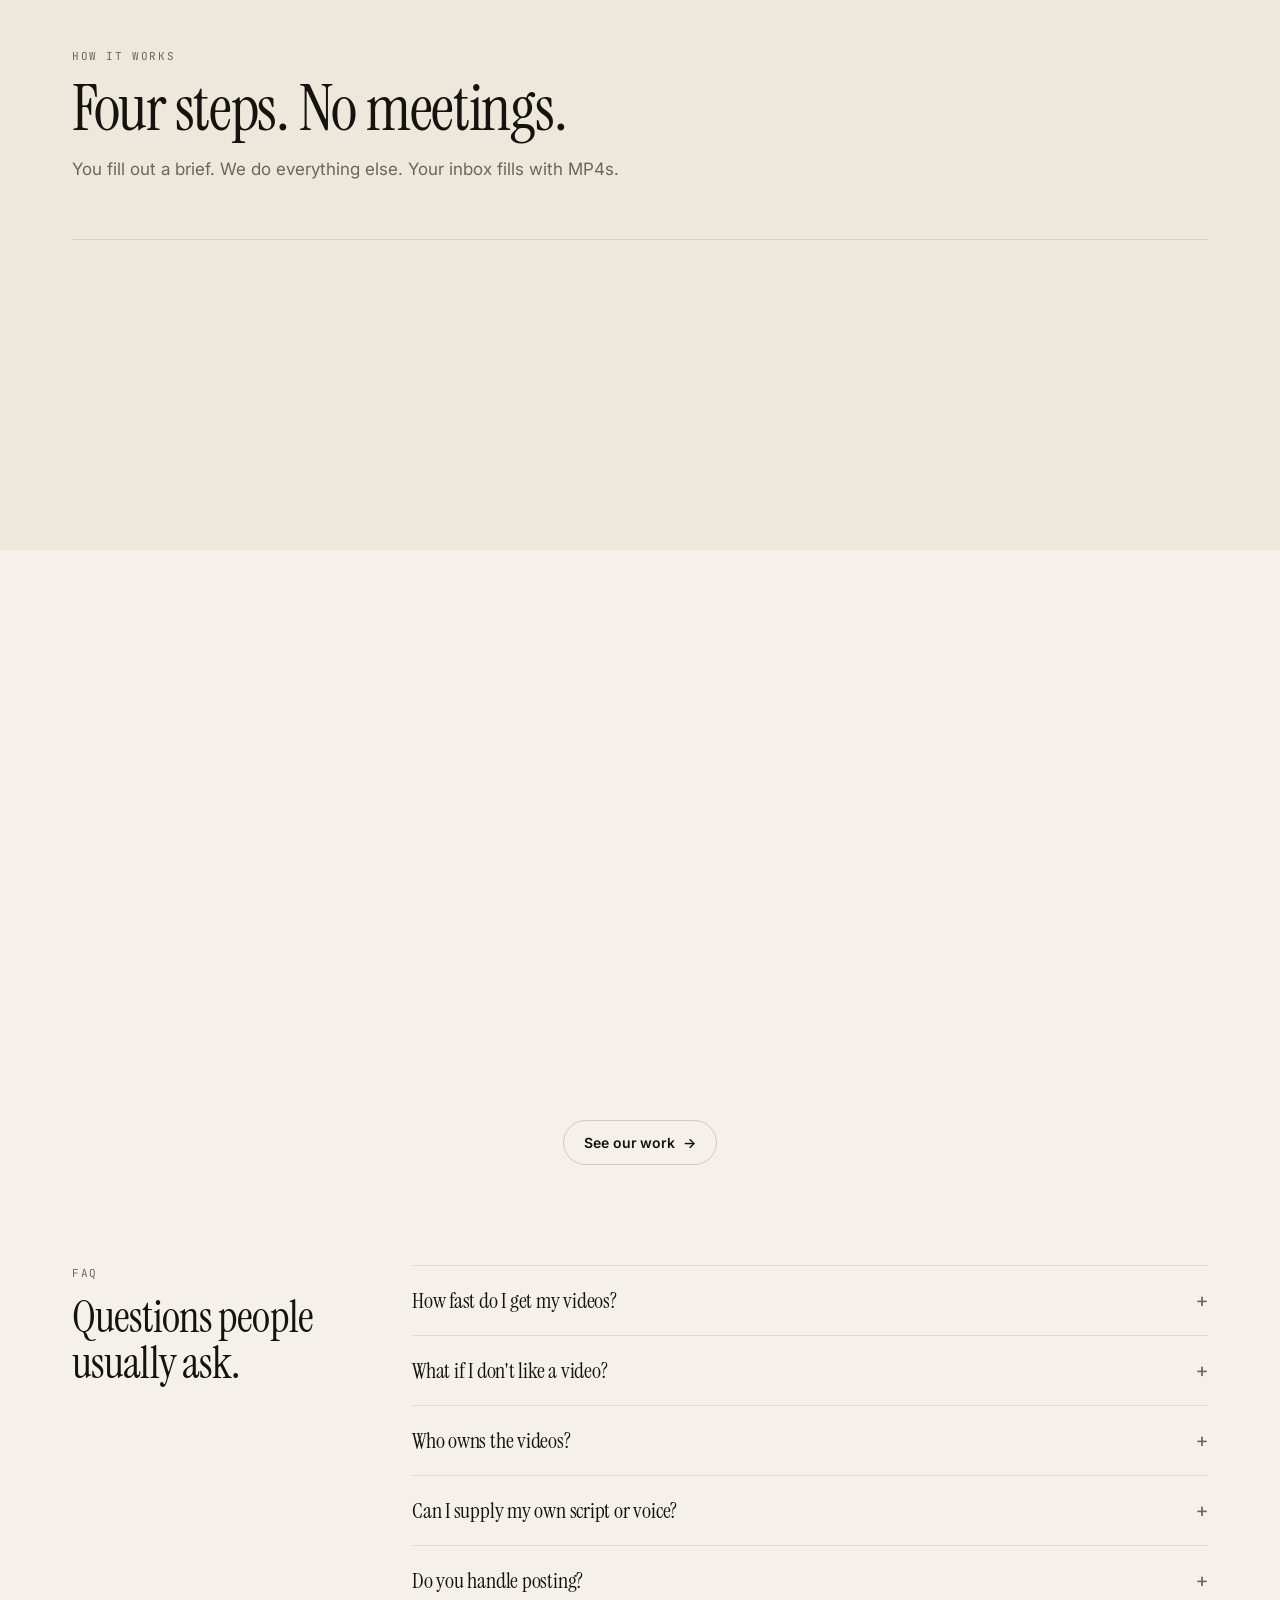
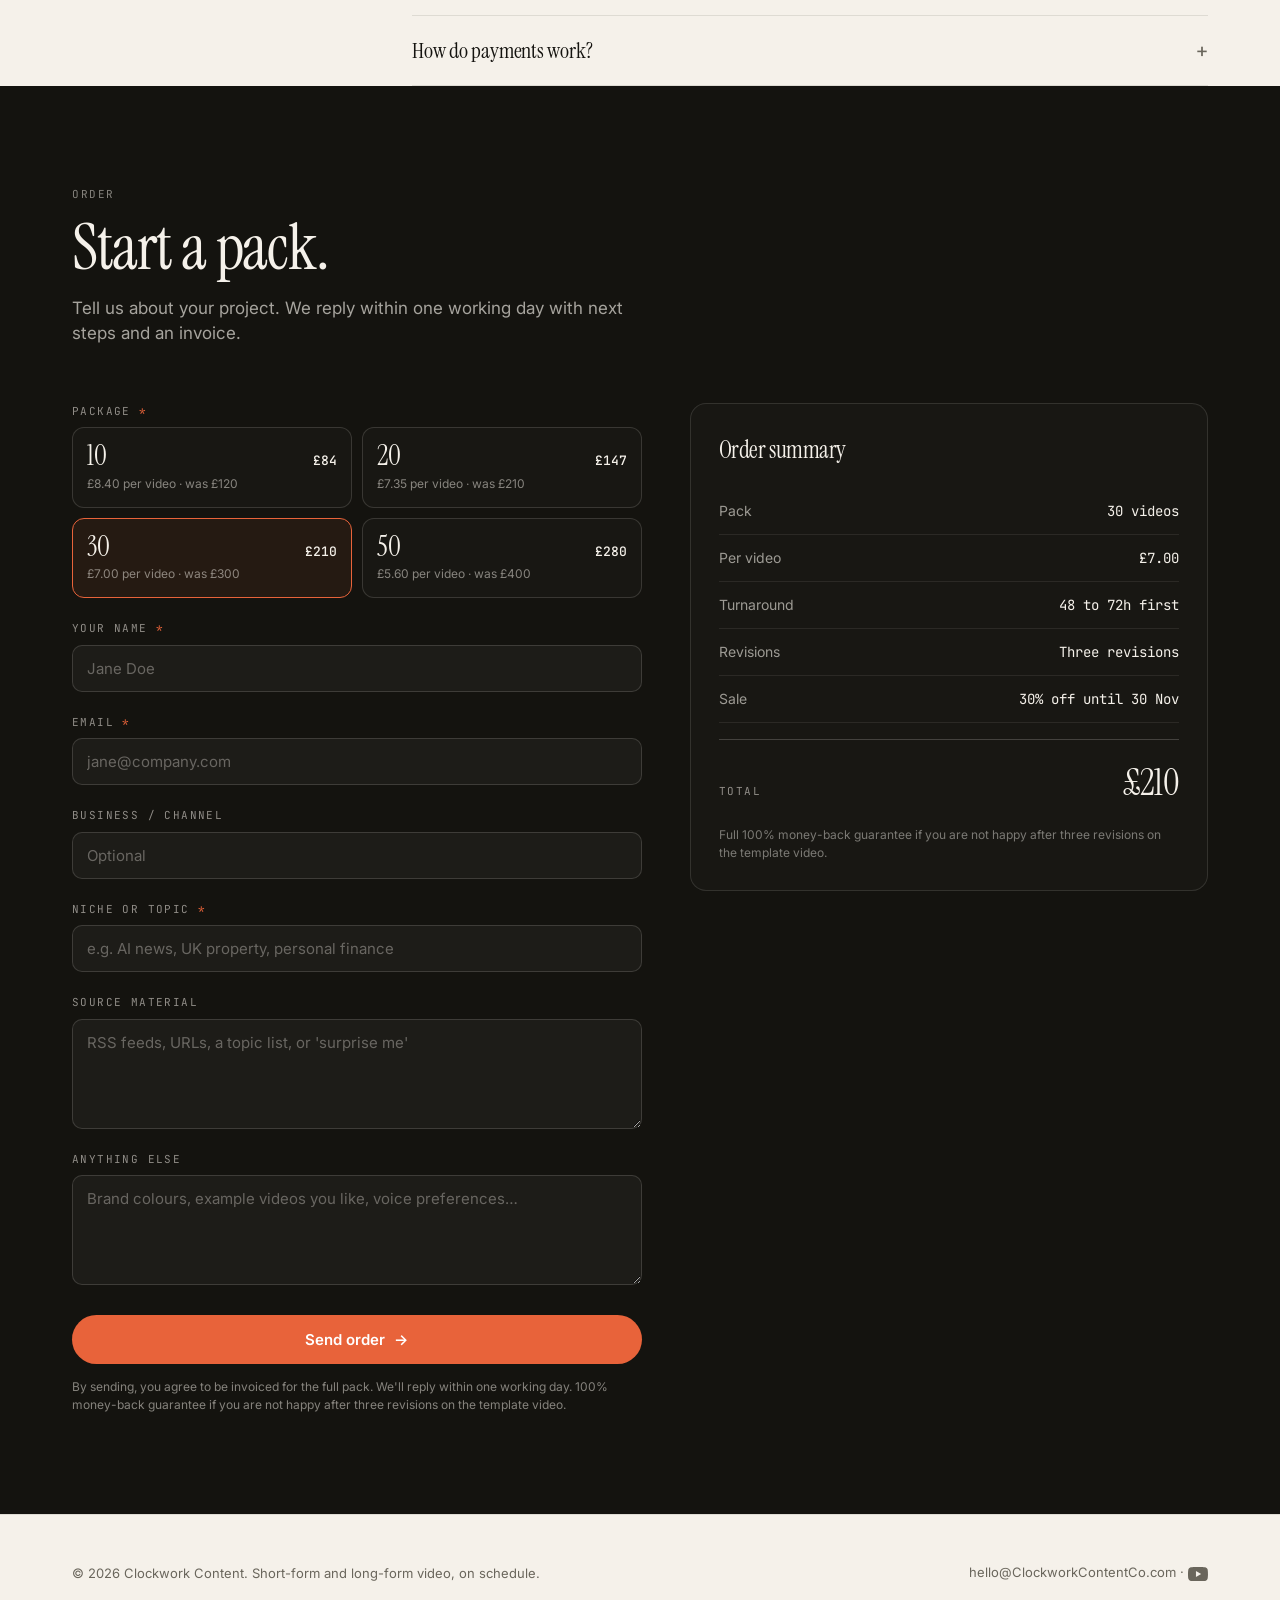
==== commit c85bfee9: "SEO fixes and 30% sale until 30 Nov 2026 - New titles, descriptions and canonical tags on every page" ====
--- a/index.html
+++ b/index.html
@@ -1,12 +1,140 @@
 <!doctype html>
 <html lang="en">
 <head>
+<!-- Google tag (gtag.js) -->
+<script async src="https://www.googletagmanager.com/gtag/js?id=G-FJFCFD456N"></script>
+<script>
+  window.dataLayer = window.dataLayer || [];
+  function gtag(){dataLayer.push(arguments);}
+  gtag('js', new Date());
+  gtag('config', 'G-FJFCFD456N');
+</script>
 <meta charset="utf-8"/>
     <link rel="icon" type="image/png" sizes="48x48" href="favicon.png">
 <meta name="viewport" content="width=device-width, initial-scale=1"/>
-<title>Clockwork Content &middot; Short-form and long-form video, delivered like clockwork.</title>
-<meta name="description" content="Short-form and long-form video packs for creators, agencies, and small brands. You brief, we build, you post."/>
+<title>YouTube Shorts and Reels Video Packs | Clockwork Content</title>
+<meta name="description" content="Posting-ready short videos for YouTube Shorts, TikTok and Reels. Scripts, voiceover, captions and b-roll done for you. Packs of 10 to 50 videos."/>
 <link rel="canonical" href="https://clockworkcontentco.com/"/>
+<meta property="og:type" content="website"/>
+<meta property="og:site_name" content="Clockwork Content"/>
+<meta property="og:title" content="YouTube Shorts and Reels Video Packs | Clockwork Content"/>
+<meta property="og:description" content="Posting-ready short videos for YouTube Shorts, TikTok and Reels. Scripts, voiceover, captions and b-roll done for you. Packs of 10 to 50 videos."/>
+<meta property="og:url" content="https://clockworkcontentco.com/"/>
+<meta property="og:image" content="https://clockworkcontentco.com/images/og-card.png"/>
+<meta property="og:image:width" content="1200"/>
+<meta property="og:image:height" content="630"/>
+<meta name="twitter:card" content="summary_large_image"/>
+<script type="application/ld+json">
+{
+  "@context": "https://schema.org",
+  "@graph": [
+    {
+      "@type": "Organization",
+      "@id": "https://clockworkcontentco.com/#org",
+      "name": "Clockwork Content",
+      "alternateName": "Clockwork Content Co",
+      "url": "https://clockworkcontentco.com/",
+      "email": "hello@clockworkcontentco.com",
+      "image": "https://clockworkcontentco.com/images/og-card.png",
+      "sameAs": [
+        "https://www.youtube.com/@ClockworkContentCo"
+      ]
+    },
+    {
+      "@type": "Service",
+      "name": "Short-form video packs",
+      "serviceType": "Short-form video production",
+      "provider": {
+        "@id": "https://clockworkcontentco.com/#org"
+      },
+      "description": "Scripting, standard narration, captions, b-roll and final rendering. Delivered as 1080x1920 vertical MP4s for YouTube Shorts, TikTok and Reels.",
+      "offers": [
+        {
+          "@type": "Offer",
+          "name": "10-video pack",
+          "price": "84.00",
+          "priceCurrency": "GBP",
+          "priceValidUntil": "2026-11-30"
+        },
+        {
+          "@type": "Offer",
+          "name": "20-video pack",
+          "price": "147.00",
+          "priceCurrency": "GBP",
+          "priceValidUntil": "2026-11-30"
+        },
+        {
+          "@type": "Offer",
+          "name": "30-video pack",
+          "price": "210.00",
+          "priceCurrency": "GBP",
+          "priceValidUntil": "2026-11-30"
+        },
+        {
+          "@type": "Offer",
+          "name": "50-video pack",
+          "price": "280.00",
+          "priceCurrency": "GBP",
+          "priceValidUntil": "2026-11-30"
+        }
+      ]
+    },
+    {
+      "@type": "FAQPage",
+      "mainEntity": [
+        {
+          "@type": "Question",
+          "name": "How fast do I get my videos?",
+          "acceptedAnswer": {
+            "@type": "Answer",
+            "text": "The first videos arrive within 48 to 72 hours of an approved brief or template video. Larger packs are delivered on a rolling schedule, typically 3 to 5 videos per day."
+          }
+        },
+        {
+          "@type": "Question",
+          "name": "What if I don't like a video?",
+          "acceptedAnswer": {
+            "@type": "Answer",
+            "text": "Every pack includes three revisions on the template video. We don't move on until you're happy with the template."
+          }
+        },
+        {
+          "@type": "Question",
+          "name": "Who owns the videos?",
+          "acceptedAnswer": {
+            "@type": "Answer",
+            "text": "You do. Full commercial rights, no watermarks, no credit required. Post them anywhere."
+          }
+        },
+        {
+          "@type": "Question",
+          "name": "Can I supply my own script or voice?",
+          "acceptedAnswer": {
+            "@type": "Answer",
+            "text": "Yes. You can provide a full script, a rough outline, or just a topic. Standard narration is included in every pack. Voice cloning is available as a paid extra, so the narration can sound like you."
+          }
+        },
+        {
+          "@type": "Question",
+          "name": "Do you handle posting?",
+          "acceptedAnswer": {
+            "@type": "Answer",
+            "text": "By default we deliver the MP4s to you. Auto-publishing and scheduling to YouTube, TikTok, or Instagram is available as a paid extra."
+          }
+        },
+        {
+          "@type": "Question",
+          "name": "How do payments work?",
+          "acceptedAnswer": {
+            "@type": "Answer",
+            "text": "You pay for a pack, we start production, you get up to three revisions on the template video, and if you are not happy, you get 100% of your money back. Bank transfer, card payments, PayPal, and Bitcoin accepted."
+          }
+        }
+      ]
+    }
+  ]
+}
+</script>
 <link rel="preconnect" href="https://fonts.googleapis.com">
 <link rel="preconnect" href="https://fonts.gstatic.com" crossorigin>
 <link href="https://fonts.googleapis.com/css2?family=Inter:wght@400;500;600;700&family=Instrument+Serif:ital@0;1&family=JetBrains+Mono:wght@400;500;600&display=swap" rel="stylesheet">
@@ -235,6 +363,15 @@
   }
   .pack-price span { font-size: 16px; color: var(--muted); font-family: 'Inter', system-ui; font-weight: 500; }
   .pack.featured .pack-price span { color: rgba(245,241,234,0.6); }
+  .pack-price s.was {
+    font-size: 22px; color: var(--muted); text-decoration-thickness: 1.5px;
+  }
+  .pack.featured .pack-price s.was { color: rgba(245,241,234,0.55); }
+  .section-head .sale-note {
+    display: inline-block; margin-top: 16px; padding: 7px 12px; border-radius: 6px;
+    background: rgba(232,99,58,0.12); color: var(--ink); font-size: 15px; max-width: none;
+  }
+  .section-head .sale-note strong { color: var(--accent); font-weight: 600; }
   .pack-per {
     font-family: 'JetBrains Mono', monospace;
     font-size: 11px; color: var(--muted);
@@ -517,7 +654,6 @@
   }
 </style>
 <link rel="stylesheet" href="mobile-nav.css">
-  <link rel="icon" type="image/png" sizes="48x48" href="[data-uri]">
 </head>
 <body>
 
@@ -558,9 +694,9 @@
   </div>
 
   <div class="strip reveal">
-    <div class="strip-item"><div class="k">Turnaround</div><div class="v">48h</div></div>
+    <div class="strip-item"><div class="k">Turnaround</div><div class="v">48 to 72h</div></div>
     <div class="strip-item"><div class="k">Format</div><div class="v">9:16</div></div>
-    <div class="strip-item"><div class="k">Revisions</div><div class="v">Free</div></div>
+    <div class="strip-item"><div class="k">Revisions</div><div class="v">3 rounds</div></div>
     <div class="strip-item"><div class="k">Ownership</div><div class="v">Yours</div></div>
   </div>
 </section>
@@ -571,6 +707,7 @@
     <div class="eyebrow">Packages</div>
     <h2>Pick a pack. Get it posted.</h2>
     <p>Every pack includes scripting, voiceover, captions, b-roll, and final rendering. Bigger packs unlock a lower per-video rate.</p>
+    <p class="sale-note"><strong>Sale:</strong> 30% off every pack until 30 November 2026.</p>
   </div>
 
   <div class="packages">
@@ -581,8 +718,8 @@
         <div class="pack-num-label">videos</div>
       </div>
       <div>
-        <div class="pack-price">&pound;120<span>/pack</span></div>
-        <div class="pack-per">&pound;12.00 per video</div>
+        <div class="pack-price"><s class="was" aria-label="was &pound;120">&pound;120</s>&pound;84<span>/pack</span></div>
+        <div class="pack-per">&pound;8.40 per video</div>
       </div>
       <ul class="pack-feats">
         <li class="pack-feat">Scripting + standard narration</li>
@@ -600,8 +737,8 @@
         <div class="pack-num-label">videos</div>
       </div>
       <div>
-        <div class="pack-price">&pound;210<span>/pack</span></div>
-        <div class="pack-per">&pound;10.50 per video</div>
+        <div class="pack-price"><s class="was" aria-label="was &pound;210">&pound;210</s>&pound;147<span>/pack</span></div>
+        <div class="pack-per">&pound;7.35 per video</div>
       </div>
       <ul class="pack-feats">
         <li class="pack-feat">Everything in the 10-pack</li>
@@ -620,8 +757,8 @@
         <div class="pack-num-label">videos</div>
       </div>
       <div>
-        <div class="pack-price">&pound;300<span>/pack</span></div>
-        <div class="pack-per">&pound;10.00 per video</div>
+        <div class="pack-price"><s class="was" aria-label="was &pound;300">&pound;300</s>&pound;210<span>/pack</span></div>
+        <div class="pack-per">&pound;7.00 per video</div>
       </div>
       <ul class="pack-feats">
         <li class="pack-feat">Everything in the 20-pack</li>
@@ -640,8 +777,8 @@
         <div class="pack-num-label">videos</div>
       </div>
       <div>
-        <div class="pack-price">&pound;400<span>/pack</span></div>
-        <div class="pack-per">&pound;8.00 per video</div>
+        <div class="pack-price"><s class="was" aria-label="was &pound;400">&pound;400</s>&pound;280<span>/pack</span></div>
+        <div class="pack-per">&pound;5.60 per video</div>
       </div>
       <ul class="pack-feats">
         <li class="pack-feat">Everything in the 30-pack</li>
@@ -769,24 +906,24 @@
           <label class="field-label">Package <span class="req">*</span></label>
           <div class="pack-picker">
             <label class="pack-pick">
-              <input type="radio" name="pack" value="10" data-price="120"/>
-              <div class="pack-pick-top"><span class="pack-pick-n">10</span><span class="pack-pick-price">&pound;120</span></div>
-              <div class="pack-pick-sub">&pound;12.00 per video</div>
+              <input type="radio" name="pack" value="10" data-price="84"/>
+              <div class="pack-pick-top"><span class="pack-pick-n">10</span><span class="pack-pick-price">&pound;84</span></div>
+              <div class="pack-pick-sub">&pound;8.40 per video &middot; was &pound;120</div>
             </label>
             <label class="pack-pick">
-              <input type="radio" name="pack" value="20" data-price="210"/>
-              <div class="pack-pick-top"><span class="pack-pick-n">20</span><span class="pack-pick-price">&pound;210</span></div>
-              <div class="pack-pick-sub">&pound;10.50 per video</div>
+              <input type="radio" name="pack" value="20" data-price="147"/>
+              <div class="pack-pick-top"><span class="pack-pick-n">20</span><span class="pack-pick-price">&pound;147</span></div>
+              <div class="pack-pick-sub">&pound;7.35 per video &middot; was &pound;210</div>
             </label>
             <label class="pack-pick">
-              <input type="radio" name="pack" value="30" data-price="300" checked/>
-              <div class="pack-pick-top"><span class="pack-pick-n">30</span><span class="pack-pick-price">&pound;300</span></div>
-              <div class="pack-pick-sub">&pound;10.00 per video</div>
+              <input type="radio" name="pack" value="30" data-price="210" checked/>
+              <div class="pack-pick-top"><span class="pack-pick-n">30</span><span class="pack-pick-price">&pound;210</span></div>
+              <div class="pack-pick-sub">&pound;7.00 per video &middot; was &pound;300</div>
             </label>
             <label class="pack-pick">
-              <input type="radio" name="pack" value="50" data-price="400"/>
-              <div class="pack-pick-top"><span class="pack-pick-n">50</span><span class="pack-pick-price">&pound;400</span></div>
-              <div class="pack-pick-sub">&pound;8.00 per video</div>
+              <input type="radio" name="pack" value="50" data-price="280"/>
+              <div class="pack-pick-top"><span class="pack-pick-n">50</span><span class="pack-pick-price">&pound;280</span></div>
+              <div class="pack-pick-sub">&pound;5.60 per video &middot; was &pound;400</div>
             </label>
           </div>
         </div>
@@ -831,12 +968,13 @@
         <div class="summary" id="summary">
           <h3>Order summary</h3>
           <div class="summary-line"><span class="k">Pack</span><span class="v" id="s-pack">30 videos</span></div>
-          <div class="summary-line"><span class="k">Per video</span><span class="v" id="s-per">&pound;10.00</span></div>
+          <div class="summary-line"><span class="k">Per video</span><span class="v" id="s-per">&pound;7.00</span></div>
           <div class="summary-line"><span class="k">Turnaround</span><span class="v">48 to 72h first</span></div>
           <div class="summary-line"><span class="k">Revisions</span><span class="v" id="s-rev">Three revisions</span></div>
+          <div class="summary-line"><span class="k">Sale</span><span class="v">30% off until 30 Nov</span></div>
           <div class="summary-total">
             <span class="k">Total</span>
-            <span class="v" id="s-total">&pound;300</span>
+            <span class="v" id="s-total">&pound;210</span>
           </div>
           <div class="summary-note">Full 100% money-back guarantee if you are not happy after three revisions on the template video.</div>
         </div>
@@ -877,10 +1015,10 @@
 
   // -------- package picker -> order form --------
   const packMeta = {
-    '10': { price: 120, per: '\u00A312.00', rev: 'Three revisions' },
-    '20': { price: 210, per: '\u00A310.50', rev: 'Three revisions' },
-    '30': { price: 300, per: '\u00A310.00', rev: 'Three revisions' },
-    '50': { price: 400, per: '\u00A38.00',  rev: 'Three revisions' },
+    '10': { price: 84, per: '\u00A38.40', rev: 'Three revisions' },
+    '20': { price: 147, per: '\u00A37.35', rev: 'Three revisions' },
+    '30': { price: 210, per: '\u00A37.00', rev: 'Three revisions' },
+    '50': { price: 280, per: '\u00A35.60',  rev: 'Three revisions' },
   };
 
   document.querySelectorAll('[data-pack]').forEach(btn => {
@@ -909,7 +1047,7 @@
   updateSummary();
 
   // -------- form submission --------
-  // TODO: replace this URL with your n8n webhook to receive orders.
+  // Orders are forwarded by FormSubmit to this inbox.
   const WEBHOOK_URL = 'https://formsubmit.co/ajax/dominiccjohnson@gmail.com';
 
   const form = document.getElementById('order-form');
@@ -942,15 +1080,17 @@
     };
 
     submitBtn.disabled = true;
-    submitBtn.textContent = 'Sending&hellip;';
+    submitBtn.textContent = 'Sending…';
 
     try {
-      if (WEBHOOK_URL) {
-        await fetch(WEBHOOK_URL, {
-          method: 'POST',
-          headers: { 'Content-Type': 'application/json' },
-          body: JSON.stringify(data),
-        });
+      const res = await fetch(WEBHOOK_URL, {
+        method: 'POST',
+        headers: { 'Content-Type': 'application/json', 'Accept': 'application/json' },
+        body: JSON.stringify(data),
+      });
+      const out = await res.json().catch(() => ({}));
+      if (!res.ok || String(out.success) === 'false') {
+        throw new Error(out.message || ('Send failed: ' + res.status));
       }
       form.style.display = 'none';
       summary.style.display = 'none';
@@ -958,8 +1098,8 @@
       thanks.scrollIntoView({ behavior: 'smooth', block: 'center' });
     } catch (err) {
       submitBtn.disabled = false;
-      submitBtn.textContent = 'Send order &rarr;';
-      alert('Something went wrong. Please email hello@ClockworkContentCo.com');
+      submitBtn.innerHTML = 'Send order <span class="arrow">&rarr;</span>';
+      alert('Your order did not send. Please email hello@ClockworkContentCo.com');
     }
   });
 </script>
